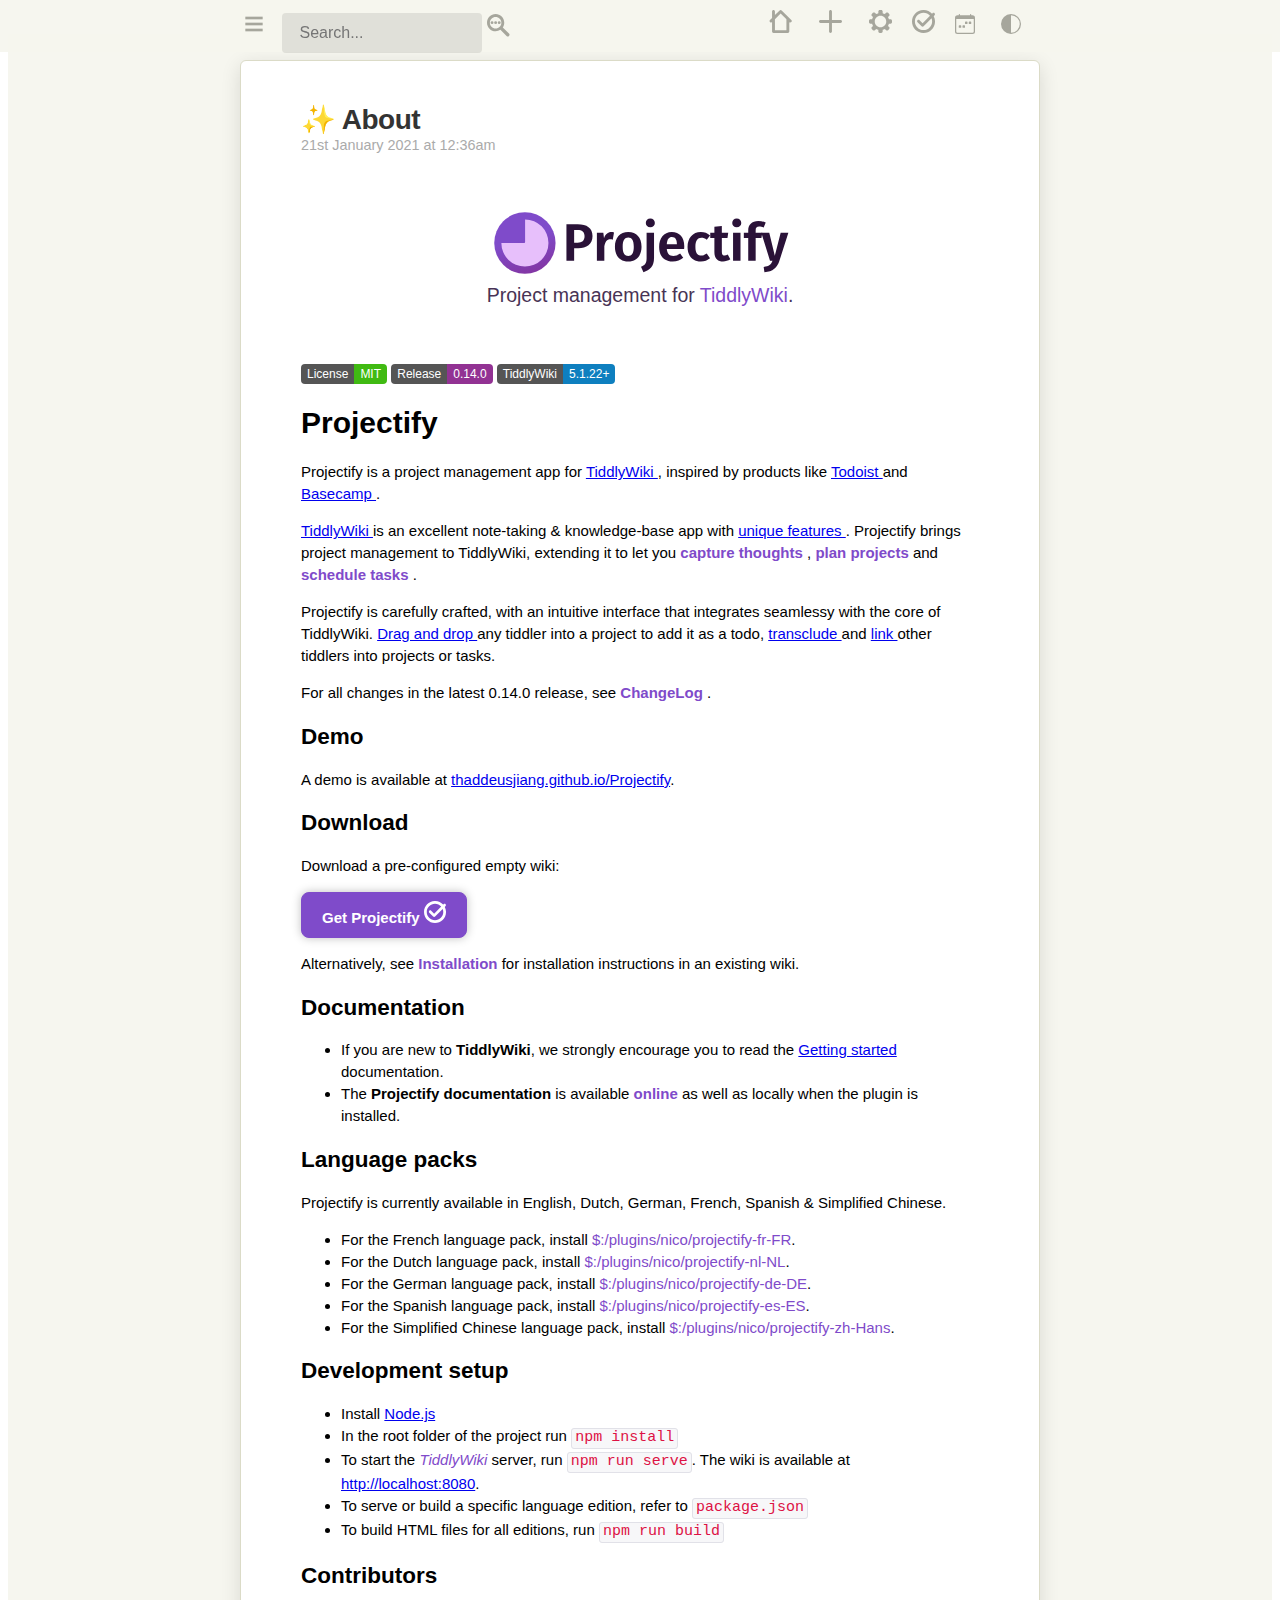
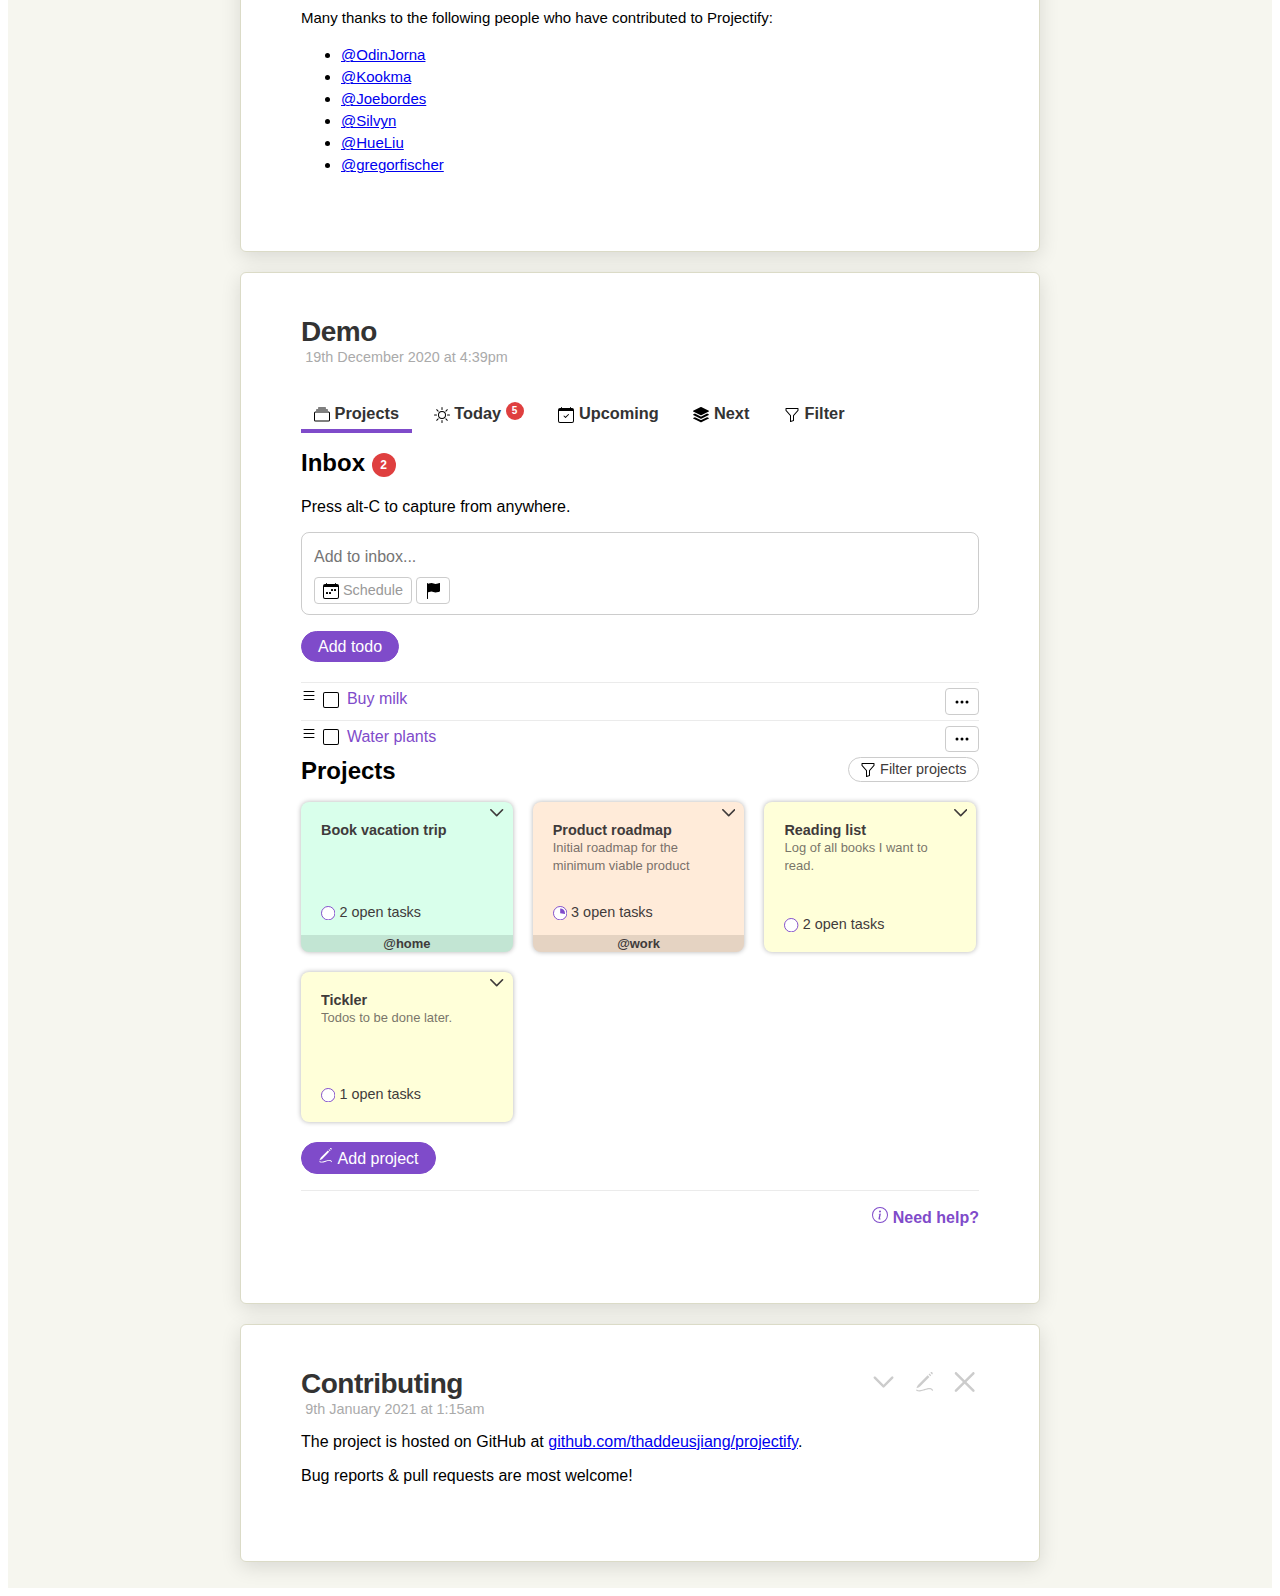
==== index.html @ d4d6a3d1 "first commit" ====
<!DOCTYPE html>
<html>
<head>
	<meta charset="utf-8">
	<meta name="viewport" content="width=device-width, initial-scale=1">
	<link rel="stylesheet" type="text/css" href="style.css">
	<title>Shunya.ek</title>
</head>
<body>
	<div class="container">
		<section class="about">
			<div class="frame">
				<div class="titlebar">
	               <span>
	                  <h2 class="title">✨ About</h2>
	               </span>
           		</div>
           		<div class="subtitle">
           			21st January 2021 at 12:36am
           		</div>
           		<div class="body">
           			<p>
		                <div class="intro">
		                    <div class="logo"><img src="./assets/download.svg"></div>
	                  		<h1>Project management for 
	                     	<a href="https://tiddlywiki.com" class="link-external">TiddlyWiki</a>.
	                  		</h1>
		                </div>
            		</p>
            		<p>
            			<div>
		               <a class="link " href="#">
		                  <div class="shield shield-">
		                   <span class="label">License</span><span class="status">MIT</span>
		                  </div>
		               </a>
		               <a class="link link-resolves" href="#">
		                  <div class="shield shield-purple">
		                     <span class="label">Release</span><span class="status">0.14.0</span>
		                  </div>
		               </a>
		               <a href="https://tiddlywiki.com">
		                  <div class="shield shield-blue">
		                    <span class="label">TiddlyWiki</span><span class="status">5.1.22+</span>
		                  </div>
		               </a>
		             </div>
            		</p>
            		<h1 class="">Projectify</h1>
			        <p>Projectify is a project management app for 
			            <a href="https://tiddlywiki.com" class="link-external">
			               TiddlyWiki
			            </a>
			            , inspired by products like 
			            <a href="https://todoist.com" class="link-external">
			               Todoist
			            </a> and 
			            <a href="https://basecamp.com" class="link-external">
			               Basecamp
			            </a>.
			        </p>
			        <p>
			            <a href="https://tiddlywiki.com" class="link-external">
			               TiddlyWiki
			            </a>is an excellent note-taking &amp; knowledge-base app with 
			            <a href="https://tiddlywiki.com/#TiddlyWiki" class="link-external">  unique features
			            </a>. 
			            Projectify brings project management to TiddlyWiki, extending it to let you 
			            <a class="link link-shadow" href="https://thaddeusjiang.github.io/Projectify/demo.html">
			               capture thoughts
			            </a>, 
			            <a class="link link-shadow" href="https://thaddeusjiang.github.io/Projectify/demo.html">
			               plan projects
			            </a> and 
			            <a class="link link-shadow" href="https://thaddeusjiang.github.io/Projectify/demo.html">
			               schedule tasks
			            </a>.
			        </p>
			        <p>
			            Projectify is carefully crafted, with an intuitive interface that integrates seamlessy with the core of TiddlyWiki. 
			            <a href="https://tiddlywiki.com/" class="link-external">
			              Drag and drop 
			            </a> any tiddler into a project to add it as a todo, 
			            <a href="https://tiddlywiki.com/#Transclusion" class="link-external">
			              transclude
			            </a> and 
			            <a href="https://tiddlywiki.com" class="link-external">
			              link
			            </a>other tiddlers into projects or tasks.
			        </p>
			        <p>
			            For all changes in the latest 0.14.0 release, see 
			            <a class="link link-shadow" href="https://thaddeusjiang.github.io/Projectify/demo.html">
			               ChangeLog
			            </a>.
			        </p>
			        <h2 class="">Demo</h2>
			        <p>A demo is available at 
			            <a href="https://thaddeusjiang.github.io/Projectify" class="link-external">
			            thaddeusjiang.github.io/Projectify</a>.
			        </p>
			        <h2 class="">Download</h2>
			        <p>Download a pre-configured empty wiki:</p>
			        <p>
			            <a class="btn btn-primary download-link" href="https://thaddeusjiang.github.io/Projectify/empty.html" download="empty.html">
			              Get Projectify <img width="22pt" height="22pt"class=" image-button" src="./assets/tick.svg">
			            </a>
			        </p>
			        <p>Alternatively, see <a class="link link-shadow" href="https://thaddeusjiang.github.io/Projectify/demo.html">Installation</a> for installation instructions in an existing wiki.
			        </p>
			        <h2 class="">Documentation</h2>
			        <ul>
			            <li>If you are new to <strong>TiddlyWiki</strong>, we strongly encourage you to read the <a href="https://tiddlywiki.com/#GettingStarted" class="link-external">Getting started</a> documentation.</li>
			            <li>The <strong>Projectify documentation</strong> is available <a class="link link-shadow" href="https://thaddeusjiang.github.io/Projectify/demo.html">online</a> as well as locally when the plugin is installed.</li>
			        </ul>
			        <h2 class="">Language packs</h2>
			        <p>Projectify is currently available in English, Dutch, German, French, Spanish &amp; Simplified Chinese.
			        </p>
			        <ul>
			            <li>For the French language pack, install <a class="link link-resolves" href="https://thaddeusjiang.github.io/Projectify/demo.html">$:/plugins/nico/projectify-fr-FR</a>.</li>
			            <li>For the Dutch language pack, install <a class="link link-resolves" href="https://thaddeusjiang.github.io/Projectify/demo.html">$:/plugins/nico/projectify-nl-NL</a>.</li>
			            <li>For the German language pack, install <a class="link link-resolves" href="https://thaddeusjiang.github.io/Projectify/demo.html">$:/plugins/nico/projectify-de-DE</a>.</li>
			            <li>For the Spanish language pack, install <a class="link link-resolves" href="https://thaddeusjiang.github.io/Projectify/demo.html">$:/plugins/nico/projectify-es-ES</a>.</li>
			            <li>For the Simplified Chinese language pack, install <a class="link link-resolves" href="https://thaddeusjiang.github.io/Projectify/demo.html">$:/plugins/nico/projectify-zh-Hans</a>.</li>
			        </ul>
         			<h2 class="">Development setup</h2>
         			<ul>
			            <li>Install <a href="https://nodejs.org/en/" class="link-external">Node.js</a></li>
			            <li>In the root folder of the project run <code>npm install</code></li>
			            <li>To start the <a class="link link-missing" href="https://thaddeusjiang.github.io/Projectify/demo.html">TiddlyWiki</a> server, run <code>npm run serve</code>. The wiki is available at <a href="http://localhost:8080" class="link-external">http://localhost:8080</a>.</li>
			            <li>To serve or build a specific language edition, refer to <code>package.json</code></li>
			            <li>To build HTML files for all editions, run <code>npm run build</code></li>
         			</ul>
			        <h2 class="">Contributors</h2>
			        <p>Many thanks to the following people who have contributed to Projectify:</p>
			        <ul>
			            <li>
			              <a href="https://github.com/OdinJorna" class="link-external" >@OdinJorna</a>
			            </li>
			            <li>
			              <a href="https://github.com/kookma" class="link-external">@Kookma</a>
			            </li>
			            <li>
			              <a href="https://github.com/joebordes" class="link-external">@Joebordes</a>
			            </li>
			            <li>
			              <a href="https://github.com/silvyn" class="link-external">@Silvyn</a>
			            </li>
			            <li>
			              <a href="https://github.com/HueLiu" class="link-external">@HueLiu</a>
			            </li>
			            <li>
			              <a href="https://github.com/gregorfischer" class="link-external">@gregorfischer</a>
			            </li>
			        </ul>
      			</div>
			</div>
			<div class="frame ">
		        <div class="titlebar">
		            <span>
		             <h2 class="title">Demo</h2>
		            </span>
		         </div>
		        <div class="subtitle">
		         	<a class="link link-missing" href="#"></a>19th December 2020 at 4:39pm
		        </div>
		        <div class="frame-body">
      				<p>
        				<div class="tab-buttons tabs">
           					<button class="tab-selected">
              					<img src="./assets/project.svg">
              					Projects
           					</button>
           					<button>
              					<img src="./assets/today.svg">
              					Today 
                  				<span class="count">
                  					5
                  				</span>
           					</button>
           					<button class="">
				                <img src="./assets/upcoming.svg">
				                  Upcoming
				                </button>
			               	<button class="">
			                  	<img src="./assets/next.svg">
			                 		Next
			               	</button>
				            <button class="">
				                <img src="./assets/filter.svg">
				                    Filter
				            </button>
            			</div>
            			<div class="tab-content tabs">
		                  	<p>
			                    <h2>Inbox 
			                        <span class="count">
			                          2
			                        </span>
			                    </h2>
		                  	</p>
                  			<p>
			                    <label class="label right-aligned">
			                        Press <kbd>alt-C</kbd> to capture from anywhere.
			                    </label>
				                <div class="composite-input">
					                <span>
					                    <input type="text" placeholder="Add to inbox..." class="input">
					                </span>
		                  			<div class="todo-actions">
			                    		<button class="btn due-date">
			                        		<img src="./assets/duedate.svg">
			                        			Schedule
			                    		</button>             
	                        			<button class="btn" title="Priority" aria-label="Priority">
	                   						<img src="./assets/priority.svg">
	                        			</button>
	                  				</div>
                  				</div>
                  			</p>
			                <div class="actions">
				                <button class="btn btn-primary" title="Add a new todo to the project" aria-label="Add a new todo to the project">
				                   Add todo
				                </button>
			                </div>
               				<div class="todos">
                  				<span class="tagged-draggable-list">
                     				<div class="menu-list-item">
                        				<span class=" droppable">
                           					<div>
				                                <div class="todo">
					                                <span class="draggable drag-handle" draggable="true">
					                                   <img src="./assets/checkboxbar.svg">
					                                </span>
	                                 				<label class="">
	                                    				<input type="checkbox">
					                                    <span>
					                                        <span class="checkbox">
					                                            <span class="todo">
					                                             	<img src="./assets/checkbox.svg">
					                                            </span>  
					                                        </span>
					                                        <a class="link link-resolves" href="#">
					                                          	Buy milk
					                                        </a>
					                                    </span>
	                                 				</label>
				                                 	<span class="todo-actions">
					                                    <button class="btn" title="Actions" aria-label="Actions">
					                                       <img src="./assets/calender.svg">
					                                    </button>                         
				                                 	</span>
                              					</div>
                           					</div>
                       					</span>
                     				</div>
                     				<div class="menu-list-item">
                        				<span class=" droppable">
                           					<div>
				                                <div class="todo">
					                                <span class="draggable drag-handle" draggable="true">
					                                   <img src="./assets/checkboxbar.svg">
					                                </span>
	                                 				<label class="">
	                                    				<input type="checkbox">
					                                    <span>
					                                        <span class="checkbox">
					                                            <span class="todo">
					                                             	<img src="./assets/checkbox.svg">
					                                            </span>  
					                                        </span>
					                                        <a class="link link-resolves" href="#">
					                                          	Water plants
					                                        </a>
					                                    </span>
	                                 				</label>
				                                 	<span class="todo-actions">
					                                    <button class="btn" title="Actions" aria-label="Actions">
					                                       <img src="./assets/calender.svg">
					                                    </button>                         
				                                 	</span>
                              					</div>
                           					</div>
                       					</span>
                    <div class="projects-heading">
					    <div class="title">
					        <h2>Projects</h2>
				      		<button class="btn-invisible">
				       			<img src="./assets/options.svg" class="image-down-arrow image-button">
  							</button>
      					</div>
      					<div class="category-filter">
					      	<button class="btn btn-small">
								<img src="./assets/filter.svg">
  								<span>
  									Filter projects
  								</span>
  							</button>
      					</div>
      				</div>
      			</p>
      	<span class=" reveal">
      		<div class="cards">
        		<span class=" droppable">
          			<div class="card-wrapper" style="background-color: #d9ffeb;">
            			<a class="card" href="#">
              				<div class="card-options">
				                <button class="btn-invisible" title="Card options" aria-label="Card options">
				                  <svg width="22pt" height="22pt" class="image-down-arrow image-button" viewBox="0 0 128 128"><path d="M64.177 100.069a7.889 7.889 0 01-5.6-2.316l-55.98-55.98a7.92 7.92 0 010-11.196c3.086-3.085 8.105-3.092 11.196 0l50.382 50.382 50.382-50.382a7.92 7.92 0 0111.195 0c3.086 3.086 3.092 8.104 0 11.196l-55.98 55.98a7.892 7.892 0 01-5.595 2.316z"></path></svg>
				                </button>
              				</div>
              <div class="card-head">
                <h3>Book vacation trip</h3>
                <div class="description">
                </div>
              </div>
              <div class="project-infos">
                <svg class="icon pie" height="1em" width="1em" viewBox="0 0 30 30"><circle class="border" r="14" cx="15" cy="15" fill="white" stroke="tomato" stroke-width="2"></circle><circle class="border" r="5" cx="15" cy="15" fill="transparent" stroke="tomato" stroke-width="10" transform="rotate(-90) translate(-30)" stroke-dasharray="0 31.42"></circle></svg>
                2
                open tasks
              </div>
              <div class="project-category">
                @home
              </div>
            </a>
          </div>
        </span>
        <span class=" droppable">
          <div class="card-wrapper" style="background-color: #ffebd9;">
            <a class="card" href="#Product%20roadmap">
              <div class="card-options">
                <button class="btn-invisible" title="Card options" aria-label="Card options">
                  <svg width="22pt" height="22pt" class="image-down-arrow image-button" viewBox="0 0 128 128"><path d="M64.177 100.069a7.889 7.889 0 01-5.6-2.316l-55.98-55.98a7.92 7.92 0 010-11.196c3.086-3.085 8.105-3.092 11.196 0l50.382 50.382 50.382-50.382a7.92 7.92 0 0111.195 0c3.086 3.086 3.092 8.104 0 11.196l-55.98 55.98a7.892 7.892 0 01-5.595 2.316z"></path></svg>
                </button>
                <span class="drop-down drop-down reveal" hidden="true"></span>
              </div>
              <div class="card-head">
                <h3>Product roadmap</h3>
                <div class="description">
                  Initial roadmap for the minimum viable product
                </div>
              </div>
              <div class="project-infos">
                <svg class="icon pie" height="1em" width="1em" viewBox="0 0 30 30"><circle class="border" r="14" cx="15" cy="15" fill="white" stroke="tomato" stroke-width="2"></circle><circle class="border" r="5" cx="15" cy="15" fill="transparent" stroke="tomato" stroke-width="10" transform="rotate(-90) translate(-30)" stroke-dasharray="7.8500000000000005 31.42"></circle></svg>
                3
                open tasks
              </div>
              <div class="project-category">
                @work
              </div>
            </a>
          </div>
        </span>
        <span class=" droppable">
          <div class="card-wrapper" style="background-color: ;">
            <a class="card" href="#Reading%20list">
              <div class="card-options">
                <button class="btn-invisible" title="Card options" aria-label="Card options">
                  <svg width="22pt" height="22pt" class="image-down-arrow image-button" viewBox="0 0 128 128"><path d="M64.177 100.069a7.889 7.889 0 01-5.6-2.316l-55.98-55.98a7.92 7.92 0 010-11.196c3.086-3.085 8.105-3.092 11.196 0l50.382 50.382 50.382-50.382a7.92 7.92 0 0111.195 0c3.086 3.086 3.092 8.104 0 11.196l-55.98 55.98a7.892 7.892 0 01-5.595 2.316z"></path></svg>
                </button>
                <span class="drop-down drop-down reveal" hidden="true"></span>
              </div>
              <div class="card-head">
                <h3>Reading list</h3>
                <div class="description">
                  Log of all books I want to read.
                </div>
              </div>
              <div class="project-infos">
                <svg class="icon pie" height="1em" width="1em" viewBox="0 0 30 30"><circle class="border" r="14" cx="15" cy="15" fill="white" stroke="tomato" stroke-width="2"></circle><circle class="border" r="5" cx="15" cy="15" fill="transparent" stroke="tomato" stroke-width="10" transform="rotate(-90) translate(-30)" stroke-dasharray="0 31.42"></circle></svg>
                2
                open tasks
              </div>
            </a>
          </div>
        </span>
        <span class=" droppable">
          <div class="card-wrapper" style="background-color: ;">
            <a class="card" href="#Tickler">
              <div class="card-options">
                <button class="btn-invisible" title="Card options" aria-label="Card options">
                  <svg width="22pt" height="22pt" class="image-down-arrow image-button" viewBox="0 0 128 128"><path d="M64.177 100.069a7.889 7.889 0 01-5.6-2.316l-55.98-55.98a7.92 7.92 0 010-11.196c3.086-3.085 8.105-3.092 11.196 0l50.382 50.382 50.382-50.382a7.92 7.92 0 0111.195 0c3.086 3.086 3.092 8.104 0 11.196l-55.98 55.98a7.892 7.892 0 01-5.595 2.316z"></path></svg>
                </button>
                <span class="drop-down drop-down reveal" hidden="true"></span>
              </div>
              <div class="card-head">
                <h3>Tickler</h3>
                <div class="description">
                  Todos to be done later.
                </div>
              </div>
              <div class="project-infos">
                <svg class="icon pie" height="1em" width="1em" viewBox="0 0 30 30"><circle class="border" r="14" cx="15" cy="15" fill="white" stroke="tomato" stroke-width="2"></circle><circle class="border" r="5" cx="15" cy="15" fill="transparent" stroke="tomato" stroke-width="10" transform="rotate(-90) translate(-30)" stroke-dasharray="0 31.42"></circle></svg>
                1
                open tasks
              </div>
            </a>
          </div>
        </span>
      </div>
      </span>
      </p>
      <p>
      <button class="btn btn-primary" title="Create a new project" aria-label="Create a new project">
      <svg width="22pt" height="22pt" class="image-edit-button image-button" viewBox="0 0 128 128">
       <g fill-rule="evenodd">
        <path d="M95.627 10.059l-5.656 5.657 11.313 11.313 5.657-5.656-11.314-11.314zm5.657-5.657l1.966-1.966c3.123-3.122 8.194-3.129 11.319-.005 3.117 3.118 3.122 8.192-.005 11.32l-1.966 1.965-11.314-11.314zm-16.97 16.97l-60.25 60.25a8.12 8.12 0 00-.322.342c-.1.087-.198.179-.295.275-5.735 5.735-10.702 22.016-10.702 22.016s16.405-5.09 22.016-10.702c.095-.096.186-.193.272-.292a8.12 8.12 0 00.345-.325l60.25-60.25-11.314-11.313zM35.171 124.19c6.788-.577 13.898-2.272 23.689-5.348 1.825-.573 3.57-1.136 6.336-2.04 16-5.226 21.877-6.807 28.745-7.146 8.358-.413 13.854 2.13 17.58 8.699a4 4 0 006.959-3.946c-5.334-9.406-13.745-13.296-24.933-12.744-7.875.39-14.057 2.052-30.835 7.533-2.739.894-4.46 1.45-6.25 2.012-19.46 6.112-30.77 7.072-39.597 1.747a4 4 0 10-4.132 6.85c6.333 3.82 13.754 5.12 22.438 4.383z"></path>
      </g>
      </svg>
      Add project
      </button>
      </p>
      </div>
      </div>
      </div>
      <p>
      <div class="right-aligned">
      <a class="link link-shadow" href="#%24%3A%2Fplugins%2Fnico%2Fprojectify%2Fdoc%2FHelp">
       <svg width="16px" height="16px" viewBox="0 0 16 16" class="bi bi-archive" fill="currentColor">
        <path d="M8 15A7 7 0 1 1 8 1a7 7 0 0 1 0 14zm0 1A8 8 0 1 0 8 0a8 8 0 0 0 0 16z"></path>
        <path d="M8.93 6.588l-2.29.287-.082.38.45.083c.294.07.352.176.288.469l-.738 3.468c-.194.897.105 1.319.808 1.319.545 0 1.178-.252 1.465-.598l.088-.416c-.2.176-.492.246-.686.246-.275 0-.375-.193-.304-.533L8.93 6.588zM9 4.5a1 1 0 1 1-2 0 1 1 0 0 1 2 0z"></path>
      </svg>
      Need help?
      </a>
      </div>
      </p>
      </div>
      </div>
      <div data-title="Contributing" class="frame">
      <div class="title">
      <div class="titlebar">
      	 <h2 class="title">Contributing</h2>
      <span class="controls">
       <span class=" reveal">
        <button class="btn-invisible btn-%24%3A%2Fcore%2Fui%2FButtons%2Fmore-actions" title="More actions" aria-label="more">
         <svg width="22pt" height="22pt" class="image-down-arrow image-button" viewBox="0 0 128 128">
          <path d="M64.177 100.069a7.889 7.889 0 01-5.6-2.316l-55.98-55.98a7.92 7.92 0 010-11.196c3.086-3.085 8.105-3.092 11.196 0l50.382 50.382 50.382-50.382a7.92 7.92 0 0111.195 0c3.086 3.086 3.092 8.104 0 11.196l-55.98 55.98a7.892 7.892 0 01-5.595 2.316z"></path>
        </svg>
      </button>
      </span>
      <span class=" reveal">
      <button class="btn-invisible" title="Edit this tiddler" aria-label="edit">
       <svg width="22pt" height="22pt" class="image-edit-button image-button" viewBox="0 0 128 128">
        <g fill-rule="evenodd">
         <path d="M95.627 10.059l-5.656 5.657 11.313 11.313 5.657-5.656-11.314-11.314zm5.657-5.657l1.966-1.966c3.123-3.122 8.194-3.129 11.319-.005 3.117 3.118 3.122 8.192-.005 11.32l-1.966 1.965-11.314-11.314zm-16.97 16.97l-60.25 60.25a8.12 8.12 0 00-.322.342c-.1.087-.198.179-.295.275-5.735 5.735-10.702 22.016-10.702 22.016s16.405-5.09 22.016-10.702c.095-.096.186-.193.272-.292a8.12 8.12 0 00.345-.325l60.25-60.25-11.314-11.313zM35.171 124.19c6.788-.577 13.898-2.272 23.689-5.348 1.825-.573 3.57-1.136 6.336-2.04 16-5.226 21.877-6.807 28.745-7.146 8.358-.413 13.854 2.13 17.58 8.699a4 4 0 006.959-3.946c-5.334-9.406-13.745-13.296-24.933-12.744-7.875.39-14.057 2.052-30.835 7.533-2.739.894-4.46 1.45-6.25 2.012-19.46 6.112-30.77 7.072-39.597 1.747a4 4 0 10-4.132 6.85c6.333 3.82 13.754 5.12 22.438 4.383z"></path>
       </g>
      </svg>
      </button>
      </span>
      <span class=" reveal">
      <button class="btn-invisible btn-%24%3A%2Fcore%2Fui%2FButtons%2Fclose" title="Close this tiddler" aria-label="close">
      <svg width="22pt" height="22pt" class="image-close-button image-button" viewBox="0 0 128 128">
      <path fill-rule="evenodd" d="M65.086 75.41l-50.113 50.113c-3.121 3.121-8.192 3.126-11.316.002-3.118-3.118-3.123-8.19.002-11.316l50.114-50.114L3.659 13.982C.538 10.86.533 5.79 3.657 2.666c3.118-3.118 8.19-3.123 11.316.002l50.113 50.114L115.2 2.668c3.121-3.121 8.192-3.126 11.316-.002 3.118 3.118 3.123 8.19-.002 11.316L76.4 64.095l50.114 50.114c3.121 3.121 3.126 8.192.002 11.316-3.118 3.118-8.19 3.123-11.316-.002L65.086 75.409z"></path>
      </svg>
      </button>
      </span>
      </span>
      </div>
      <div>
      <div class="subtitle"><a class="link" href="#"></a>9th January 2021 at 1:15am</div>
      </div>
      <div>
      <div class="tags-wrapper"></div>
      </div>
      <div class="b">
      <p>The project is hosted on GitHub at <a href="https://github.com/thaddeusjiang/projectify" class="tiddlylink-external" target="_blank" rel="noopener noreferrer">github.com/thaddeusjiang/projectify</a>.</p>
      <p>Bug reports &amp; pull requests are most welcome!</p>
</span></p>
<p><span hidden="true"></span></p>
<p>
  <span>
   <div class="nc-topbar-wrapper">
     <div class="nc-bar nc-topbar adjust-top-of-scroll">
       <div class="left">
         <span>
           <button class="btn-invisible sidebar-toggle" title="Toggle menu">
             <svg class="bars" height="21pt" viewBox="0 0 42 42" enable-background="new 0 0 32 22.5" version="1.1">
               <g class="svg-menu-toggle">
                 <rect class="bar" x="8" y="28" width="26" height="4"></rect>
                 <rect class="bar" x="8" y="19" width="26" height="4"></rect>
                 <rect class="bar" x="8" y="10" width="26" height="4"></rect>
               </g>
             </svg>
           </button>
         </span>
         <span class=" keyboard"><span class=" keyboard"><span class=" keyboard"><span class=" keyboard"><span class=" keyboard"><input type="search" placeholder="Search..." class="popup-handle"></span></span></span></span></span>
         <button class="btn-invisible page-controls" title="Advanced search" aria-label="advanced search">
           <svg width="22pt" height="22pt" class="image-advanced-search-button image-button" viewBox="0 0 128 128"><g fill-rule="evenodd"><path d="M74.565 87.985A47.776 47.776 0 0148 96C21.49 96 0 74.51 0 48S21.49 0 48 0s48 21.49 48 48c0 9.854-2.97 19.015-8.062 26.636l34.347 34.347a9.443 9.443 0 010 13.36 9.446 9.446 0 01-13.36 0l-34.36-34.358zM48 80c17.673 0 32-14.327 32-32 0-17.673-14.327-32-32-32-17.673 0-32 14.327-32 32 0 17.673 14.327 32 32 32z"></path><circle cx="48" cy="48" r="8"></circle><circle cx="28" cy="48" r="8"></circle><circle cx="68" cy="48" r="8"></circle></g></svg>
         </button>
         <div class="block-dropdown-wrap" hidden="true"></div>
       </div>
       <div class="right">
         <div class="page-controls"><button class="btn-invisible btn-%24%3A%2Fcore%2Fui%2FButtons%2Fhome" title="Open the default tiddlers" aria-label="home">
           <svg width="22pt" height="22pt" class="image-home-button image-button" viewBox="0 0 128 128"><path fill-rule="evenodd" d="M112.985 119.502c.01-.165.015-.331.015-.499V67.568c3.137 2.948 8.076 2.884 11.134-.174a7.999 7.999 0 00-.002-11.316L70.396 2.343A7.978 7.978 0 0064.734 0a7.957 7.957 0 00-5.656 2.343L33 28.42V8.007C33 3.585 29.41 0 25 0c-4.418 0-8 3.59-8 8.007V44.42L5.342 56.078c-3.125 3.125-3.12 8.198-.002 11.316a7.999 7.999 0 0011.316-.003l.344-.343v52.945a8.11 8.11 0 000 .007c0 4.418 3.588 8 8 8h80c4.419 0 8-3.59 8-8a8.11 8.11 0 00-.015-.498zM97 112V51.574L64.737 19.31 33 51.048V112h64z"></path></svg>
         </button>
         <button class="btn-invisible btn-new-tiddler" title="Create a new tiddler" aria-label="new tiddler"><svg width="22pt" height="22pt" class="image-new-button image-button" viewBox="0 0 128 128"><path fill-rule="evenodd" d="M56 72H8.007C3.591 72 0 68.418 0 64c0-4.41 3.585-8 8.007-8H56V8.007C56 3.591 59.582 0 64 0c4.41 0 8 3.585 8 8.007V56h47.993c4.416 0 8.007 3.582 8.007 8 0 4.41-3.585 8-8.007 8H72v47.993c0 4.416-3.582 8.007-8 8.007-4.41 0-8-3.585-8-8.007V72z"></path></svg>
         </button>
         <button class="btn-invisible  " title="Open control panel" aria-label="control panel">
           <svg width="22pt" height="22pt" class="image-options-button image-button" viewBox="0 0 128 128"><path fill-rule="evenodd" d="M110.488 76a47.712 47.712 0 01-5.134 12.384l6.724 6.724c3.123 3.123 3.132 8.192.011 11.313l-5.668 5.668c-3.12 3.12-8.186 3.117-11.313-.01l-6.724-6.725c-3.82 2.258-7.98 4-12.384 5.134v9.505c0 4.417-3.578 8.007-7.992 8.007h-8.016C55.58 128 52 124.415 52 119.993v-9.505a47.712 47.712 0 01-12.384-5.134l-6.724 6.725c-3.123 3.122-8.192 3.131-11.313.01l-5.668-5.668c-3.12-3.12-3.116-8.186.01-11.313l6.725-6.724c-2.257-3.82-4-7.98-5.134-12.384H8.007C3.591 76 0 72.422 0 68.01v-8.017C0 55.58 3.585 52 8.007 52h9.505a47.712 47.712 0 015.134-12.383l-6.724-6.725c-3.123-3.122-3.132-8.191-.011-11.312l5.668-5.669c3.12-3.12 8.186-3.116 11.313.01l6.724 6.725c3.82-2.257 7.98-4 12.384-5.134V8.007C52 3.591 55.578 0 59.992 0h8.016C72.42 0 76 3.585 76 8.007v9.505a47.712 47.712 0 0112.384 5.134l6.724-6.724c3.123-3.123 8.192-3.132 11.313-.01l5.668 5.668c3.12 3.12 3.116 8.186-.01 11.312l-6.725 6.725c2.257 3.82 4 7.979 5.134 12.383h9.505c4.416 0 8.007 3.578 8.007 7.992v8.017c0 4.411-3.585 7.991-8.007 7.991h-9.505zM64 96c17.673 0 32-14.327 32-32 0-17.673-14.327-32-32-32-17.673 0-32 14.327-32 32 0 17.673 14.327 32 32 32z"></path></svg>
         </button><button class="btn-invisible btn-%24%3A%2Fcore%2Fui%2FButtons%2Fsave-wiki" title="Save changes" aria-label="save changes">
           <span class="dirty-indicator">
             <svg width="22pt" height="22pt" class="image-save-button image-button" viewBox="0 0 128 128"><path fill-rule="evenodd" d="M120.783 34.33c4.641 8.862 7.266 18.948 7.266 29.646 0 35.347-28.653 64-64 64-35.346 0-64-28.653-64-64 0-35.346 28.654-64 64-64 18.808 0 35.72 8.113 47.43 21.03l2.68-2.68c3.13-3.13 8.197-3.132 11.321-.008 3.118 3.118 3.121 8.193-.007 11.32l-4.69 4.691zm-12.058 12.058a47.876 47.876 0 013.324 17.588c0 26.51-21.49 48-48 48s-48-21.49-48-48 21.49-48 48-48c14.39 0 27.3 6.332 36.098 16.362L58.941 73.544 41.976 56.578c-3.127-3.127-8.201-3.123-11.32-.005-3.123 3.124-3.119 8.194.006 11.319l22.617 22.617a7.992 7.992 0 005.659 2.347c2.05 0 4.101-.783 5.667-2.349l44.12-44.12z"></path></svg>
           </span>
         </button><button class="desktop-only btn-invisible title="Today's todos" aria-label="Today's todos">
           <span class="py-pill-container">
             <svg width="20px" height="20px" viewBox="0 0 16 16" class="bi bi-calendar-week" fill="currentColor">
               <path fill-rule="evenodd" d="M3.5 0a.5.5 0 0 1 .5.5V1h8V.5a.5.5 0 0 1 1 0V1h1a2 2 0 0 1 2 2v11a2 2 0 0 1-2 2H2a2 2 0 0 1-2-2V3a2 2 0 0 1 2-2h1V.5a.5.5 0 0 1 .5-.5zM1 4v10a1 1 0 0 0 1 1h12a1 1 0 0 0 1-1V4H1z"></path>
               <path d="M11 6.5a.5.5 0 0 1 .5-.5h1a.5.5 0 0 1 .5.5v1a.5.5 0 0 1-.5.5h-1a.5.5 0 0 1-.5-.5v-1zm-3 0a.5.5 0 0 1 .5-.5h1a.5.5 0 0 1 .5.5v1a.5.5 0 0 1-.5.5h-1a.5.5 0 0 1-.5-.5v-1zm-5 3a.5.5 0 0 1 .5-.5h1a.5.5 0 0 1 .5.5v1a.5.5 0 0 1-.5.5h-1a.5.5 0 0 1-.5-.5v-1zm3 0a.5.5 0 0 1 .5-.5h1a.5.5 0 0 1 .5.5v1a.5.5 0 0 1-.5.5h-1a.5.5 0 0 1-.5-.5v-1z"></path>
             </svg>
             <div class="py-pill"></div>
           </span>
         </button>
         <span hidden="true"></span>
         <span class="desktop-only">
           <button class="btn-invisible">
             <svg width="20px" height="20px" viewBox="0 0 16 16" class="bi bi-circle-half" fill="currentColor">
               <path fill-rule="evenodd" d="M8 15V1a7 7 0 1 1 0 14zm0 1A8 8 0 1 1 8 0a8 8 0 0 1 0 16z"></path>
               &lt;/svg
             </svg>
            
           </button>
         </span>
       </div>
     </div>
   </div>
 </div>
      </div> 
      </section>   			
		</section>
	</div>	
</body>
</html>
---- style.css ----
*,
*::before,
*::after {
	box-sizing: border-box;
	font-family: "Segoe UI",Helvetica,Arial,sans-serif,"Apple Color Emoji","Segoe UI Emoji","Segoe UI Symbol";
}

strong {
	font-weight: bolder;
}

button,
input {
	font-family: inherit;
	font-size: 100%;
	line-height: 1.15;
	margin: 0;
}

button {
	text-transform: none;
}

button {
	-webkit-appearance: button;
}

::-moz-focus-inner {
	border-style: none;
	padding: 0;
}

:-moz-focusring {
	outline: 1px dotted ButtonText;
}

[type='search'] {
	-webkit-appearance: textfield;
	outline-offset: -2px;
}

*,
input[type="search"] {
	box-sizing: border-box;
	-moz-box-sizing: border-box;
	-webkit-box-sizing: border-box;
}

input[type="search"] {
	outline-offset: initial;
}

html button {
	line-height: 1.2;
}

h1 {
	font-size: 2em;
}

h1,
h2,
h3 {
	line-height: 1.2;
	font-weight: 300;
}

code {
	color: #dd1144;
	background-color: #f7f7f9;
	border: 1px solid #e1e1e8;
	white-space: pre-wrap;
	padding: 0 3px 2px;
	border-radius: 3px;
	font-family: "SFMono-Regular", Consolas, "Liberation Mono", Menlo, Courier, monospace;
}

button,
input {
	outline-color: #7f4bca;
}

input[type=text],
input[type=search] {
	color: #3F3B3B;
	background: #ffffff;
}

input[type="checkbox"] {
	vertical-align: middle;
}

svg.image-button {
	padding: 0px 1px 1px 0px;
}


::selection {
	background-color: Highlight;
	color: HighlightText;
}

.frame img,
.frame svg {
	max-width: 100%;
}

a.link {
	text-decoration: none;
	font-weight: 500;
	color: #7f4bca;
	-webkit-user-select: inherit;
}

a.link:hover {
	text-decoration: underline;
}

a.link-shadow {
	font-weight: bold;
}

a.link-missing {
	font-style: italic;
}

a.link-external {
	text-decoration: underline;
	color: #0000ee;
	background-color: inherit;
}

a.link-external:visited {
	color: #0000aa;
	background-color: inherit;
}

a.link-external:hover {
	color: inherit;
	background-color: inherit;
}

.container {
	background-color: #f5f5eeee;
	position: relative;
}

.droppable>.droppable-placeholder {
	display: none;
}

.draggable {
	cursor: move;
}

.tagged-draggable-list .droppable-placeholder {
	line-height: 2em;
	height: 2em;
}

button img,
label img {
	vertical-align: middle;
}

.btn-invisible {
	padding: 0;
	margin: 0;
	background: none;
	border: none;
	cursor: pointer;
	color: #3F3B3B;
	fill: #3F3B3B;
}

button svg.image-button {
	height: 1em;
	width: 1em;
}

.tags-wrapper {
	margin: 4px 0 14px 0;
}

.topbar {
	position: fixed;
	z-index: 1200;
}

.topbar-left {
	left: 29px;
	top: 5px;
}

.topbar-right {
	top: 5px;
	right: 29px;
}

@media (max-width: 959px) {
	.topbar-right {
		right: 10px;
	}
}

.topbar button {
	padding: 8px;
}

.topbar svg {
	fill: #999999;
}

.topbar button:hover svg {
	fill: #3F3B3B;
}

@media (max-width: 959px) {
	.hide-sidebar-btn svg.image-chevron-right {
		transform: rotate(-90deg);
	}
}

.page-controls {
	margin-top: 14px;
	font-size: 1.5em;
}

.page-controls .drop-down {
	font-size: 1rem;
}

.page-controls button {
	margin-right: 0.5em;
}

.page-controls svg {
	fill: #a6a69c;
}

.page-controls button:hover svg {
	fill: #000000;
}

.about {
	position: relative;
}

@media (max-width: 959px) {
	.about {
		position: relative;
		padding: 0;
	}
}

@media (min-width: 960px) {
	.about {
		position: relative;
		left: 0px;
		top: 0px;
		width: 770px;
		padding: 42px 42px 42px 42px;
	}
}

@media print {
	.topbar {
		display: none;
	}

	.about {
		margin: 0;
		padding: 0;
	}

	.about .frame {
		margin: 0;
		border: none;
		padding: 0;
	}
}

.frame {
	position: relative;
	margin-bottom: 28px;
	background-color: #ffffff;
	border: 1px solid #dbdbc7;
}

.info {
	padding: 14px 42px 14px 42px;
	background-color: #f8f8f8;
	border-top: 1px solid #dddddd;
	border-bottom: 1px solid #dddddd;
}

@media (max-width: 959px) {
	.info {
		padding: 14px 14px 14px 14px;
	}
}

@media (max-width: 959px) {
	.frame {
		padding: 14px 14px 14px 14px;
		margin-bottom: .5em;
	}

	.info {
		margin: 0 -14px 0 -14px;
	}
}

@media (min-width: 960px) {
	.frame {
		padding: 28px 42px 42px 42px;
		width: 686px;
		border-radius: 2px;
	}

	.info {
		margin: 0 -42px 0 -42px;
	}
}

.titlebar {
	font-weight: 300;
	font-size: 2.35em;
	line-height: 1.35em;
	color: #333;
	margin: 0;
}

.titlebar h2 {
	font-size: 1em;
	display: inline;
}

.subtitle {
	font-size: 0.9em;
	color: #aaaaaa;
	font-weight: 300;
}

.subtitle .link {
	margin-right: .3em;
}

.frame .controls {
	float: right;
}

.controls>span>button {
	vertical-align: baseline;
	margin-left: 5px;
}

.controls button svg {
	fill: #cccccc;
}

.controls button svg {
	height: 0.75em;
}

.controls button.btn-invisible:hover svg {
	fill: #888888;
}

@media print {
	.controls {
		display: none;
	}
}

.body {
	clear: both;
}

.frame .body {
	font-size: 15px;
	line-height: 22px;
}

.titlebar {
	overflow: hidden;
}

.drop-down {
	min-width: 380px;
	border: 1px solid #ddd;
	background-color: #ffffff;
	padding: 7px 0 7px 0;
	margin: 4px 0 0 0;
	white-space: nowrap;
	text-shadow: none;
	line-height: 1.4;
}

.block-dropdown-wrapper {
	position: relative;
}

.tab-buttons {
	font-size: 0.85em;
	padding-top: 1em;
	margin-bottom: -2px;
}

.tab-buttons button.tab-selected {
	color: #3F3B3B;
	background-color: #ffffff;
	border-left: 1px solid #cccccc;
	border-top: 1px solid #cccccc;
	border-right: 1px solid #cccccc;
}

.tab-buttons button {
	color: #888888;
	padding: 3px 5px 3px 5px;
	margin-right: 0.3em;
	font-weight: 300;
	border: none;
	background: inherit;
	background-color: #eeeeee;
	border-left: 1px solid #cccccc;
	border-top: 1px solid #cccccc;
	border-right: 1px solid #cccccc;
	border-top-left-radius: 2px;
	border-top-right-radius: 2px;
	border-bottom-left-radius: 0;
	border-bottom-right-radius: 0;
}

.tab-divider {
	border-top: 1px solid #d8d8d8;
}

.tab-content {
	margin-top: 14px;
}

.alerts {
	position: fixed;
	top: 28px;
	left: 0;
	right: 0;
	max-width: 50%;
	z-index: 20000;
}

.drafts-list {
	z-index: 2000;
	position: fixed;
	font-size: 0.8em;
	left: 0;
	bottom: 0;
}

.cards {
	display: flex;
	flex-wrap: wrap;
	gap: 20px;
	margin-bottom: 20px;
}

.cards span {
	width: calc(33% - 12px);
}

@media (max-width: 960px) {
	.cards span {
		width: calc(50% - 11px);
	}
}

.card-wrapper {
	background-color: rgba(255, 255, 0, .15);
	border-radius: 8px;
	transition: box-shadow ease-in .14s;
}

.card {
	position: relative;
	display: flex;
	flex-direction: column;
	justify-content: space-between;
	text-decoration: none;
	color: #3F3B3B;
	border-radius: 8px;
	box-shadow: 0 0 5px 0 rgba(0, 0, 0, 0.3);
	padding: 20px;
	height: 150px;
	font-size: .9em;
}

.card-wrapper:hover {
	box-shadow: 0 0 0 4px rgba(0, 125, 255, .3);
}

.card-head {
	overflow: hidden;
	height: 4.6em;
	line-height: 1.2em;
}

.card .card-head h3 {
	font-weight: bold;
	font-size: 1em;
	margin: 0;
	margin-right: 10px;
}

.card .card-options {
	position: absolute;
	top: 4px;
	right: 8px;
}

.card .description {
	opacity: .7;
	font-size: .9em;
}

.card .project-category {
	font-size: .9em;
	font-weight: bold;
	text-align: center;
	padding: 1px;
	margin-bottom: -20px;
	margin-left: -20px;
	margin-right: -20px;
	background: rgba(0, 0, 0, .1);
	border-bottom-left-radius: 8px;
	border-bottom-right-radius: 8px;
}

.btn {
	border-radius: 1.5em;
	border: 1px solid #ccc;
	background: #ffffff;
	padding: .3em 1em;
	cursor: pointer;
	transition: box-shadow ease-in .1s;
}

.btn:focus {
	outline: 0 none;
}

.btn:active {
	box-shadow: 0 0 0 0.2rem rgba(0, 0, 0, .08);
}

.btn.btn-small {
	font-size: .9em;
	padding: .2em .8em;
}

.btn.btn-primary {
	background-color: #7f4bca;
	border-color: #7f4bca;
	color: #ffffff;
	fill: #ffffff;
}

.btn.btn-primary:active {
	box-shadow: 0 0 0 0.2rem rgba(0, 125, 255, .3);
}

.actions {
	margin: 10px 0 20px 0;
}

.composite-input {
	position: relative;
	padding: 10px 12px;
	border-radius: 8px;
	border: 1px solid rgba(0, 0, 0, .2);
}

.composite-input input.input {
	border: none;
	width: 100%;
	padding: 5px 0;
}

.composite-input input.input:focus {
	border: none;
	box-shadow: none;
}

.composite-input .todo-actions {
	margin-top: 6px;
	font-size: .9em;
}

input.input {
	transition: border .14s ease-in-out;
	border: 1px solid rgba(0, 0, 0, .2);
	padding: 8px;
	border-radius: 4px;
	width: 300px;
}

input.input:focus {
	box-shadow: 0 0 0.2rem 0 #7f4bca;
	outline: 0;
	border-color: #7f4bca;
}

.todo input[type="checkbox"] {
	display: none;
}

.checkbox {
	color: #999999;
	cursor: pointer;
	transition: all ease-in .2s;
}

.todo .checkbox {
	margin-right: 3px;
}

.checkbox .todo-hover {
	display: none;
}

.checkbox:hover .todo-hover {
	display: initial;
}

.checkbox:hover .todo {
	display: none;
}

.checkbox:hover {
	color: #2da562;
}

.popup {
	background: #ffffff;
	border-radius: 8px;
	box-shadow: 0 0 10px 0 rgba(0, 0, 0, 0.3);
	padding: 5px 20px;
	width: 350px;
}

.projects-heading {
	display: flex;
	justify-content: space-between;
}

.projects-heading h2 {
	margin: 0;
	display: inline-block;
}

@media (max-width: 960px) {
	.projects-heading {
		display: block;
	}

	.projects-heading .title {
		margin-bottom: 20px;
	}
}

.todos {
	padding-left: 0;
}

.todos .menu-list-item {
	border-bottom: 1px solid rgba(0, 0, 0, 0.08);
}

.todos .menu-list-item:first-child {
	border-top: 1px solid rgba(0, 0, 0, 0.08);
}

.todo {
	white-space: nowrap;
	overflow: hidden;
	text-overflow: ellipsis;
	padding: 5px 0;
}

.todo .link:hover {
	text-decoration: none;
}

.todo .todo-actions {
	float: right;
}

.todo-actions .btn {
	color: #999;
	fill: #999;
	padding: 4px 8px;
	border-radius: 4px;
}

.todo .todo-actions .btn {
	font-size: .8em;
	margin-left: 6px;
}

@media (min-width: 960px) {
	.todo:hover .todo-actions .btn {
		opacity: 1 !important;
	}
}

.tabs.tab-buttons button {
	font-weight: bold;
	font-size: 1.2em;
	border: 0;
	padding: .6em .8em .4em .8em;
	background: transparent;
	cursor: pointer;
	color: #333;
}

@media (max-width: 960px) {
	.tabs.tab-buttons button {
		font-size: .8em;
		padding: 8px;
	}

	.tabs.tab-buttons button svg {
		display: block;
		width: 1.5rem;
		height: 1.5rem;
		margin: 0 auto 6px auto;
	}
}

.tabs.tab-buttons button.tab-selected {
	border: 0;
	border-bottom: 4px solid #7f4bca;
	color: #333;
}

.drop-down.drop-down {
	min-width: 200px;
}

.icon {
	vertical-align: middle;
}

.pie circle {
	stroke: #7f4bca;
	fill: #ffffff;
}

.due-date svg {
	width: 1em;
	height: 1em;
}



.right-aligned {
	text-align: right;
}

.drag-handle {
	color: #999999;
	width: 18px;
	display: inline-block;
}

.drag-handle svg {
	vertical-align: middle;
}

.count {
	background: #df3f3f;
	color: white;
	font-weight: bold;
	padding: 6px;
	font-size: 12px;
	text-align: center;
	display: inline-block;
	border-radius: 24px;
	min-width: 24px;
	line-height: 1;
	vertical-align: middle;
}

.tab-buttons .count {
	font-size: 10px;
	padding: 4px;
	min-width: 18px;
	margin-top: -0.5rem;
}

.pill-container {
	position: relative;
}

.pill-container .pill {
	position: absolute;
	top: 0;
	right: 2px;
	width: 8px;
	height: 8px;
	border-radius: 4px;
	background: #df3f3f;
}

.shield {
	font-weight: normal;
	display: inline-block;
	color: white;
	font-size: .8em;
}

.shield:hover {
	text-decoration: none;
}

.shield .label {
	background: #555;
	border-top-left-radius: 4px;
	border-bottom-left-radius: 4px;
	padding: 3px 6px;
}

.shield .status {
	background: #40ba12;
	border-top-right-radius: 4px;
	border-bottom-right-radius: 4px;
	padding: 3px 6px;
}

.shield.shield-purple .status {
	background: #923293;
}

.shield.shield-blue .status {
	background: #0e7fbf;
}

.topbar.topbar-right {
	display: none;
}

.about {
	padding: 6px 0 !important;
	width: 100% !important;
	max-width: 800px !important;
	margin: 0 auto !important;
	margin-top: 34px !important;
}

div.frame {
	width: 100%;
	margin: 20px 0;
	background: #ffffff;
	box-shadow: 0 5px 20px rgba(0, 0, 0, 0.12);
	border-radius: 6px;
	padding: 42px 60px 60px 60px;
}

.nc-bar {
	padding: 10px;
	height: 52px;
	background: #f5f5ee;
	display: flex;
	justify-content: space-between;
}

.nc-topbar-wrapper {
	position: fixed;
	top: 0;
	left: 0;
	right: 0;
	z-index: 501;
	background-color: #f5f5eeee;;
}

.nc-bar.nc-topbar {
	top: 0;
	background: #f5f5eeee;
	max-width: calc(800px + 40px);
	padding: 10px 20px;
	margin: 0 auto;
}

.nc-bar.nc-bottombar {
	position: fixed;
	bottom: 0;
	left: 0;
	right: 0;
	z-index: 501;
}

.nc-bar .left svg {
	fill: #a6a69c;
}

.nc-bar input[type="search"] {
	width: 200px;
	padding: .6em 1em;
	margin-top: -.2em;
	background: #a6a69c44;
	color: #3F3B3Bcc;
	transition: all ease-in .2s;
	border: 1px solid transparent;
	outline: 0;
}

.nc-bar input[type="search"]:focus {
	width: 300px;
	background: #ffffff;
	color: #3F3B3B;
	border: 1px solid #7f4bca;
	box-shadow: 0 0 .2rem 0 #7f4bca;
}

.nc-bar .page-controls {
	margin-top: 0;
}

.nc-bar .page-controls button {
	margin-right: .8em;
}

@media (max-width: 960px) {
	.nc-topbar {
		display: none;
	}

	.about {
		padding: 0 !important;
		margin-top: 0 !important;
		margin-bottom: 60px !important;
	}

	div.frame {
		margin: 0;
		box-shadow: none;
		border-radius: 0;
		border-top: 0;
	}
}

@media (min-width: 960px) {
	.nc-bottombar {
		display: none;
	}
}

@media (max-width: 1100px) {
	.nc-bar input[type="search"] {
		width: 200px;
	}
}

@media (max-width: 960px) {
	.desktop-only {
		display: none;
	}
}

.sidebar-toggle {
	margin-right: 10px;
	transition: all ease-in-out .2s;
	fill: #a6a69c;
}

.sidebar-toggle:hover {
	fill: #000000;
}

.sidebar-toggle .bars .bar {
	transform: rotate(0) translateY(0) translateX(0);
	opacity: 1;
	transform-origin: 20px 10px;
	transition: transform 0.4s ease-in-out, opacity 0.2s ease-in-out, fill .4s ease-in-out;
}

.sidebar-toggle .bars .bar:nth-of-type(3) {
	transform-origin: 20px 20px;
}

@media (max-width: 960px) {
	div.frame {
		padding: 14px;
	}
}

input {
	transition: border .14s ease-in-out;
	background: #ffffff;
	border: 1px solid rgba(0, 0, 0, .2);
	padding: .5em;
	border-radius: 4px;
}

input:focus {
	box-shadow: 0 0 0.2rem 0 #7f4bca;
	outline: 0;
	border-color: #7f4bca;
}

button {
	border-radius: 1.5em;
	border: 1px solid #ccc;
	background: #ffffff;
	padding: .3em 1em;
	cursor: pointer;
	transition: box-shadow ease-in .1s;
	color: #3F3B3B;
}

button:focus,
button:active {
	outline: 0 none;
}

button.btn-invisible {
	border-radius: 0;
}

code {
	font-family: "Fira Mono", "Liberation Mono", Menlo, Courier, monospace;
}

.titlebar {
	font-size: 28px !important;
	line-height: 34px !important;
	font-weight: 600 !important;
	letter-spacing: -0.5px !important;
}

h1,
h2,
h3 {
	font-weight: 600;
}

.body h1,
.body h2 {
	font-weight: bold;
}

div.frame .body {
	font-size: 15px;
	line-height: 22px;
}
div.tab-buttons {
	margin-bottom: -4px;
}

div.tab-buttons button {
	font-weight: bold;
	font-size: 1.2em;
	line-height: 1em;
	padding: .6em .8em .4em .8em;
	border: 0;
	border-radius: 0;
	background: transparent;
	cursor: pointer;
	transition: background ease-in .2s;
}

div.tab-buttons button:hover {
	background: rgba(0, 0, 0, .03);
}

div.tab-buttons button.tab-selected {
	border: 0;
	background: transparent;
	border-bottom: 4px solid #7f4bca;
}

.drop-down {
	box-shadow: 0 0 10px rgba(0, 0, 0, .2);
	border-radius: 6px;
	padding: 10px 0 !important;
	animation: pop .15s ease-in forwards;
}

.drafts-list {
	font-size: .9em;
	left: auto;
	right: 0;
}

.download-link {
	text-decoration: none;
	padding: 8px 20px;
	border-radius: 8px;
	font-weight: bold;
	display: inline-block;
	box-shadow: 0 0 10px 0 rgba(0, 0, 0, .25);
}

.download-link svg {
	width: 1.2em;
	height: 1.2em;
	vertical-align: middle;
}

/*! CSS Used from: Embedded */
.intro {
	padding: 40px 0;
	max-width: 700px;
	margin: auto;
	text-align: center;
}

.intro a.link-external {
	text-decoration: none;
	color: #7f4bca;
}

.intro .logo img {
	max-width: 300px;
	margin: 0;
}

.intro h1 {
	color: #483355;
	font-weight: normal;
	margin: 0;
	font-size: 1.3em;
}

/*! CSS Used keyframes */
@keyframes pop {
	0% {
		transform: scale(0.8);
		opacity: 0;
	}

	80% {
		transform: scale(1.03);
		opacity: 1;
	}

	100% {
		transform: scale(1);
		opacity: 1;
	}
}
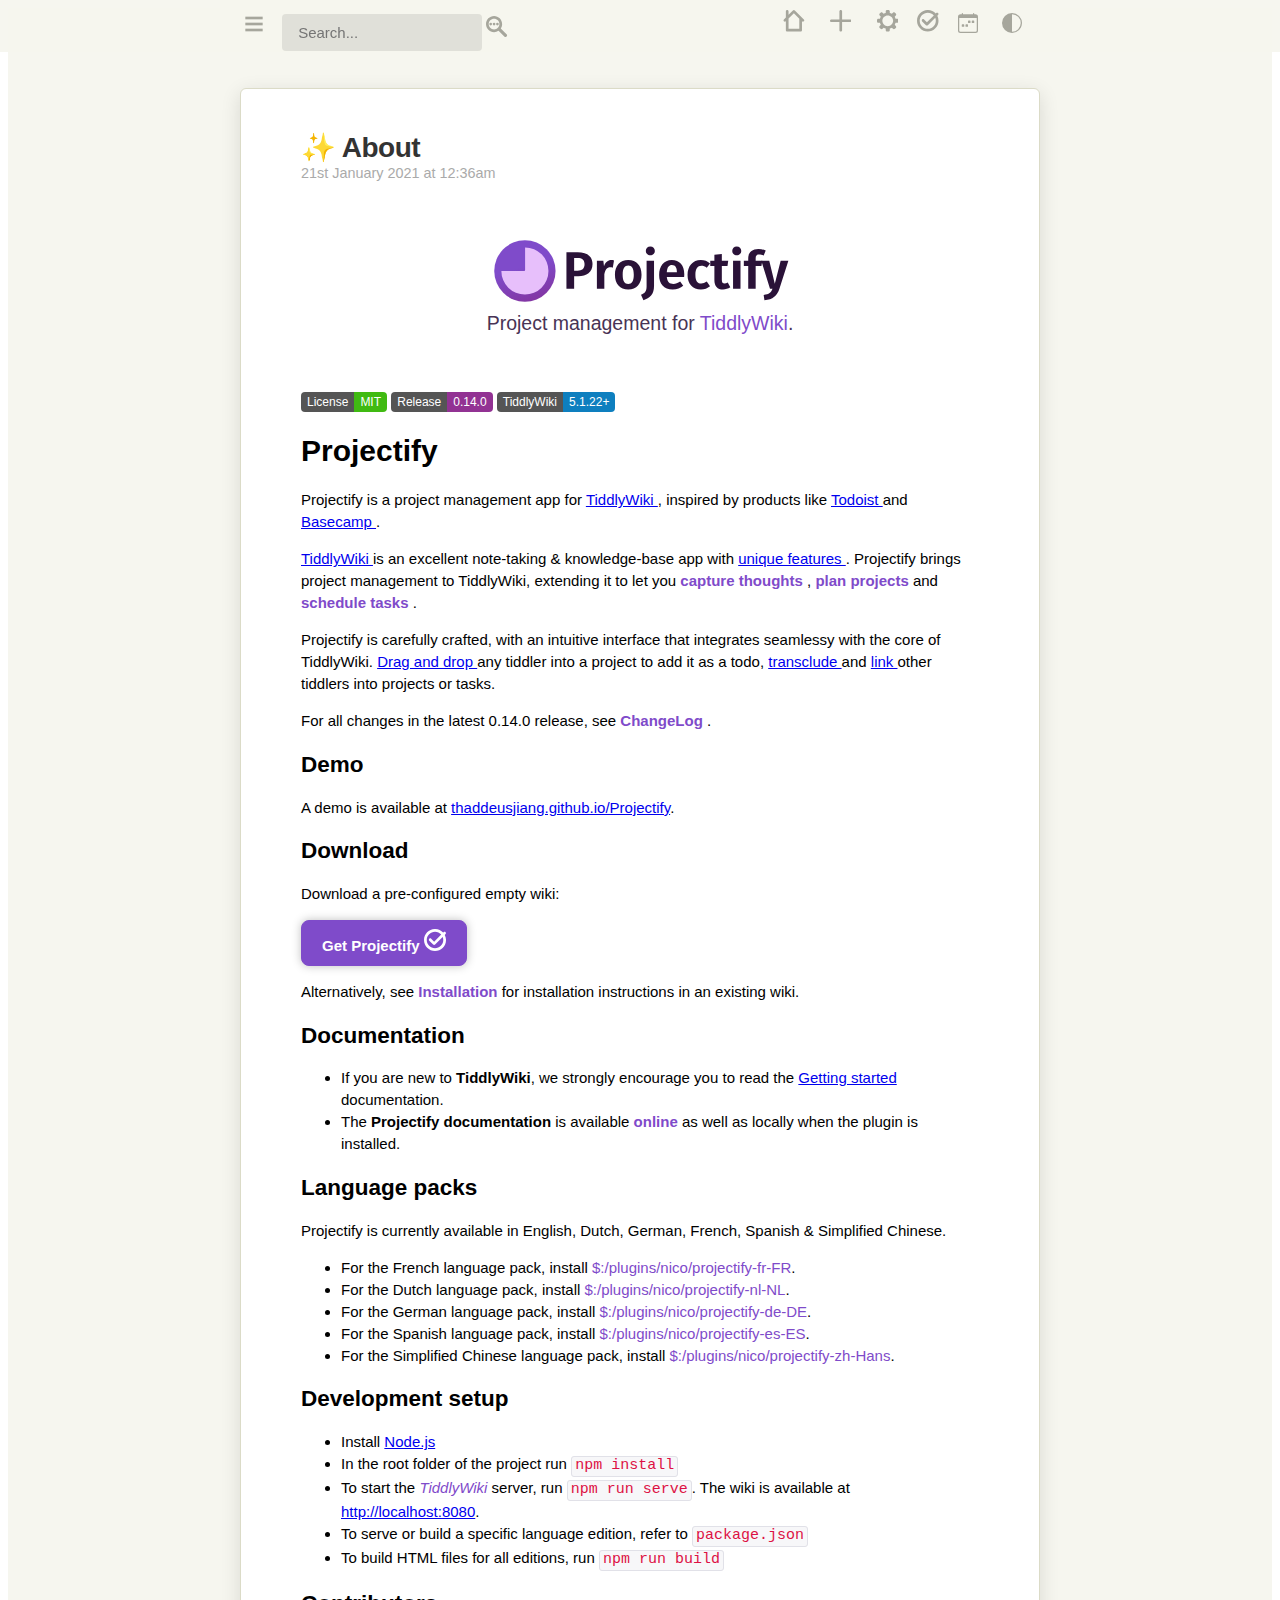
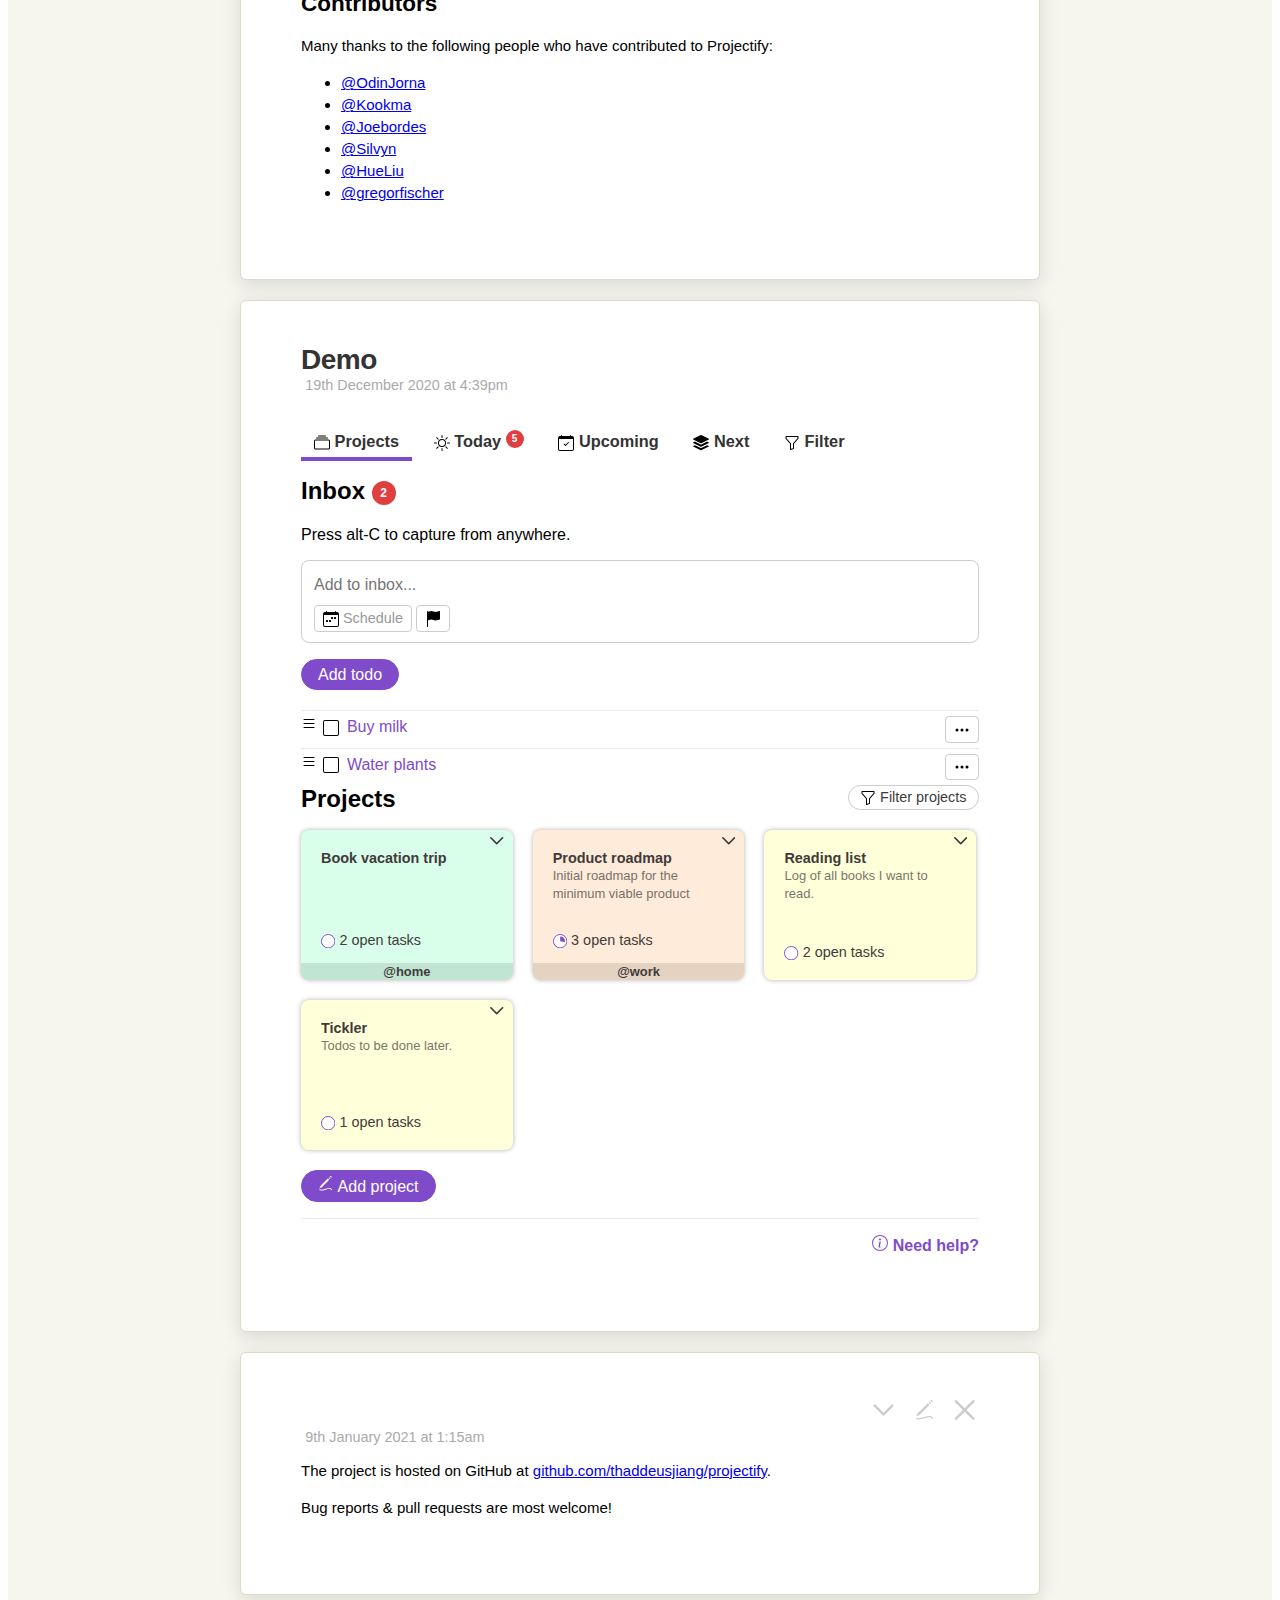
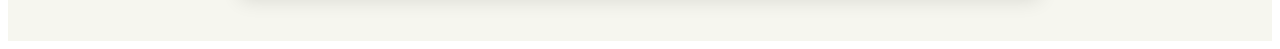
==== commit a57c94f3: "adding sidenavbar" ====
--- a/index.html
+++ b/index.html
@@ -7,7 +7,7 @@
 	<title>Shunya.ek</title>
 </head>
 <body>
-	<div class="container">
+	<div id="main" class="container">
 		<section class="about">
 			<div class="frame">
 				<div class="titlebar">
@@ -426,10 +426,9 @@
       </p>
       </div>
       </div>
-      <div data-title="Contributing" class="frame">
+      <div data-title="Contributing" data-tags="" class="frame view-frame exists ">
       <div class="title">
       <div class="titlebar">
-      	 <h2 class="title">Contributing</h2>
       <span class="controls">
        <span class=" reveal">
         <button class="btn-invisible btn-%24%3A%2Fcore%2Fui%2FButtons%2Fmore-actions" title="More actions" aria-label="more">
@@ -439,7 +438,7 @@
       </button>
       </span>
       <span class=" reveal">
-      <button class="btn-invisible" title="Edit this tiddler" aria-label="edit">
+      <button class="btn-invisible btn-%24%3A%2Fcore%2Fui%2FButtons%2Fedit" title="Edit this tiddler" aria-label="edit">
        <svg width="22pt" height="22pt" class="image-edit-button image-button" viewBox="0 0 128 128">
         <g fill-rule="evenodd">
          <path d="M95.627 10.059l-5.656 5.657 11.313 11.313 5.657-5.656-11.314-11.314zm5.657-5.657l1.966-1.966c3.123-3.122 8.194-3.129 11.319-.005 3.117 3.118 3.122 8.192-.005 11.32l-1.966 1.965-11.314-11.314zm-16.97 16.97l-60.25 60.25a8.12 8.12 0 00-.322.342c-.1.087-.198.179-.295.275-5.735 5.735-10.702 22.016-10.702 22.016s16.405-5.09 22.016-10.702c.095-.096.186-.193.272-.292a8.12 8.12 0 00.345-.325l60.25-60.25-11.314-11.313zM35.171 124.19c6.788-.577 13.898-2.272 23.689-5.348 1.825-.573 3.57-1.136 6.336-2.04 16-5.226 21.877-6.807 28.745-7.146 8.358-.413 13.854 2.13 17.58 8.699a4 4 0 006.959-3.946c-5.334-9.406-13.745-13.296-24.933-12.744-7.875.39-14.057 2.052-30.835 7.533-2.739.894-4.46 1.45-6.25 2.012-19.46 6.112-30.77 7.072-39.597 1.747a4 4 0 10-4.132 6.85c6.333 3.82 13.754 5.12 22.438 4.383z"></path>
@@ -456,25 +455,25 @@
       </span>
       </span>
       </div>
-      <div>
+      <div class=" reveal">
       <div class="subtitle"><a class="link" href="#"></a>9th January 2021 at 1:15am</div>
       </div>
-      <div>
+      <div class=" reveal">
       <div class="tags-wrapper"></div>
       </div>
-      <div class="b">
+      <div class="body reveal">
       <p>The project is hosted on GitHub at <a href="https://github.com/thaddeusjiang/projectify" class="tiddlylink-external" target="_blank" rel="noopener noreferrer">github.com/thaddeusjiang/projectify</a>.</p>
       <p>Bug reports &amp; pull requests are most welcome!</p>
 </span></p>
-<p><span hidden="true"></span></p>
 <p>
-  <span>
+  <span class=" reveal">
    <div class="nc-topbar-wrapper">
      <div class="nc-bar nc-topbar adjust-top-of-scroll">
        <div class="left">
+       	<div id="mySidenav" class="sidenav" w3-include-html="sidenavbar.html"></div>
          <span>
            <button class="btn-invisible sidebar-toggle" title="Toggle menu">
-             <svg class="bars" height="21pt" viewBox="0 0 42 42" enable-background="new 0 0 32 22.5" version="1.1">
+             <svg onclick="openNav()" class="bars" height="21pt" viewBox="0 0 42 42" enable-background="new 0 0 32 22.5" version="1.1">
                <g class="svg-menu-toggle">
                  <rect class="bar" x="8" y="28" width="26" height="4"></rect>
                  <rect class="bar" x="8" y="19" width="26" height="4"></rect>
@@ -487,7 +486,7 @@
          <button class="btn-invisible page-controls" title="Advanced search" aria-label="advanced search">
            <svg width="22pt" height="22pt" class="image-advanced-search-button image-button" viewBox="0 0 128 128"><g fill-rule="evenodd"><path d="M74.565 87.985A47.776 47.776 0 0148 96C21.49 96 0 74.51 0 48S21.49 0 48 0s48 21.49 48 48c0 9.854-2.97 19.015-8.062 26.636l34.347 34.347a9.443 9.443 0 010 13.36 9.446 9.446 0 01-13.36 0l-34.36-34.358zM48 80c17.673 0 32-14.327 32-32 0-17.673-14.327-32-32-32-17.673 0-32 14.327-32 32 0 17.673 14.327 32 32 32z"></path><circle cx="48" cy="48" r="8"></circle><circle cx="28" cy="48" r="8"></circle><circle cx="68" cy="48" r="8"></circle></g></svg>
          </button>
-         <div class="block-dropdown-wrap" hidden="true"></div>
+         <div class="block-dropdown-wrapper reveal" hidden="true"></div>
        </div>
        <div class="right">
          <div class="page-controls"><button class="btn-invisible btn-%24%3A%2Fcore%2Fui%2FButtons%2Fhome" title="Open the default tiddlers" aria-label="home">
@@ -495,7 +494,7 @@
          </button>
          <button class="btn-invisible btn-new-tiddler" title="Create a new tiddler" aria-label="new tiddler"><svg width="22pt" height="22pt" class="image-new-button image-button" viewBox="0 0 128 128"><path fill-rule="evenodd" d="M56 72H8.007C3.591 72 0 68.418 0 64c0-4.41 3.585-8 8.007-8H56V8.007C56 3.591 59.582 0 64 0c4.41 0 8 3.585 8 8.007V56h47.993c4.416 0 8.007 3.582 8.007 8 0 4.41-3.585 8-8.007 8H72v47.993c0 4.416-3.582 8.007-8 8.007-4.41 0-8-3.585-8-8.007V72z"></path></svg>
          </button>
-         <button class="btn-invisible  " title="Open control panel" aria-label="control panel">
+         <button class="btn-invisible btn-%24%3A%2Fcore%2Fui%2FButtons%2Fcontrol-panel " title="Open control panel" aria-label="control panel">
            <svg width="22pt" height="22pt" class="image-options-button image-button" viewBox="0 0 128 128"><path fill-rule="evenodd" d="M110.488 76a47.712 47.712 0 01-5.134 12.384l6.724 6.724c3.123 3.123 3.132 8.192.011 11.313l-5.668 5.668c-3.12 3.12-8.186 3.117-11.313-.01l-6.724-6.725c-3.82 2.258-7.98 4-12.384 5.134v9.505c0 4.417-3.578 8.007-7.992 8.007h-8.016C55.58 128 52 124.415 52 119.993v-9.505a47.712 47.712 0 01-12.384-5.134l-6.724 6.725c-3.123 3.122-8.192 3.131-11.313.01l-5.668-5.668c-3.12-3.12-3.116-8.186.01-11.313l6.725-6.724c-2.257-3.82-4-7.98-5.134-12.384H8.007C3.591 76 0 72.422 0 68.01v-8.017C0 55.58 3.585 52 8.007 52h9.505a47.712 47.712 0 015.134-12.383l-6.724-6.725c-3.123-3.122-3.132-8.191-.011-11.312l5.668-5.669c3.12-3.12 8.186-3.116 11.313.01l6.724 6.725c3.82-2.257 7.98-4 12.384-5.134V8.007C52 3.591 55.578 0 59.992 0h8.016C72.42 0 76 3.585 76 8.007v9.505a47.712 47.712 0 0112.384 5.134l6.724-6.724c3.123-3.123 8.192-3.132 11.313-.01l5.668 5.668c3.12 3.12 3.116 8.186-.01 11.312l-6.725 6.725c2.257 3.82 4 7.979 5.134 12.383h9.505c4.416 0 8.007 3.578 8.007 7.992v8.017c0 4.411-3.585 7.991-8.007 7.991h-9.505zM64 96c17.673 0 32-14.327 32-32 0-17.673-14.327-32-32-32-17.673 0-32 14.327-32 32 0 17.673 14.327 32 32 32z"></path></svg>
          </button><button class="btn-invisible btn-%24%3A%2Fcore%2Fui%2FButtons%2Fsave-wiki" title="Save changes" aria-label="save changes">
            <span class="dirty-indicator">
@@ -510,23 +509,25 @@
              <div class="py-pill"></div>
            </span>
          </button>
-         <span hidden="true"></span>
+         <span class=" reveal" hidden="true"></span>
          <span class="desktop-only">
            <button class="btn-invisible">
              <svg width="20px" height="20px" viewBox="0 0 16 16" class="bi bi-circle-half" fill="currentColor">
                <path fill-rule="evenodd" d="M8 15V1a7 7 0 1 1 0 14zm0 1A8 8 0 1 1 8 0a8 8 0 0 1 0 16z"></path>
                &lt;/svg
              </svg>
-            
+             <span class="drop-down tc-reveal" hidden="true"></span>
            </button>
          </span>
        </div>
      </div>
    </div>
  </div>
-      </div> 
+      </div>
+      
       </section>   			
 		</section>
-	</div>	
+	</div>
+	<script type="text/javascript" src="script.js"></script>	
 </body>
 </html>--- a/style.css
+++ b/style.css
@@ -1131,7 +1131,6 @@
 	font-size: 1.3em;
 }
 
-/*! CSS Used keyframes */
 @keyframes pop {
 	0% {
 		transform: scale(0.8);
@@ -1147,4 +1146,53 @@
 		transform: scale(1);
 		opacity: 1;
 	}
+}
+
+.sidenav {
+  height: 100%; /* 100% Full-height */
+  width: 0; /* 0 width - change this with JavaScript */
+  position: fixed; /* Stay in place */
+  z-index: 1; /* Stay on top */
+  top: 0; /* Stay at the top */
+  left: 0;
+  background-color: #111; /* Black*/
+  overflow-x: hidden; /* Disable horizontal scroll */
+  padding-top: 60px; /* Place content 60px from the top */
+  transition: 0.5s; /* 0.5 second transition effect to slide in the sidenav */
+}
+
+/* The navigation menu links */
+.sidenav a {
+  padding: 8px 8px 8px 32px;
+  text-decoration: none;
+  font-size: 25px;
+  color: #818181;
+  display: block;
+  transition: 0.3s;
+}
+
+/* When you mouse over the navigation links, change their color */
+.sidenav a:hover {
+  color: #f1f1f1;
+}
+
+/* Position and style the close button (top right corner) */
+.sidenav .closebtn {
+  position: absolute;
+  top: 0;
+  right: 25px;
+  font-size: 36px;
+  margin-left: 50px;
+}
+
+/* Style page content - use this if you want to push the page content to the right when you open the side navigation */
+#main {
+  transition: margin-left .5s;
+  padding: 20px;
+}
+
+/* On smaller screens, where height is less than 450px, change the style of the sidenav (less padding and a smaller font size) */
+@media screen and (max-height: 450px) {
+  .sidenav {padding-top: 15px;}
+  .sidenav a {font-size: 18px;}
 }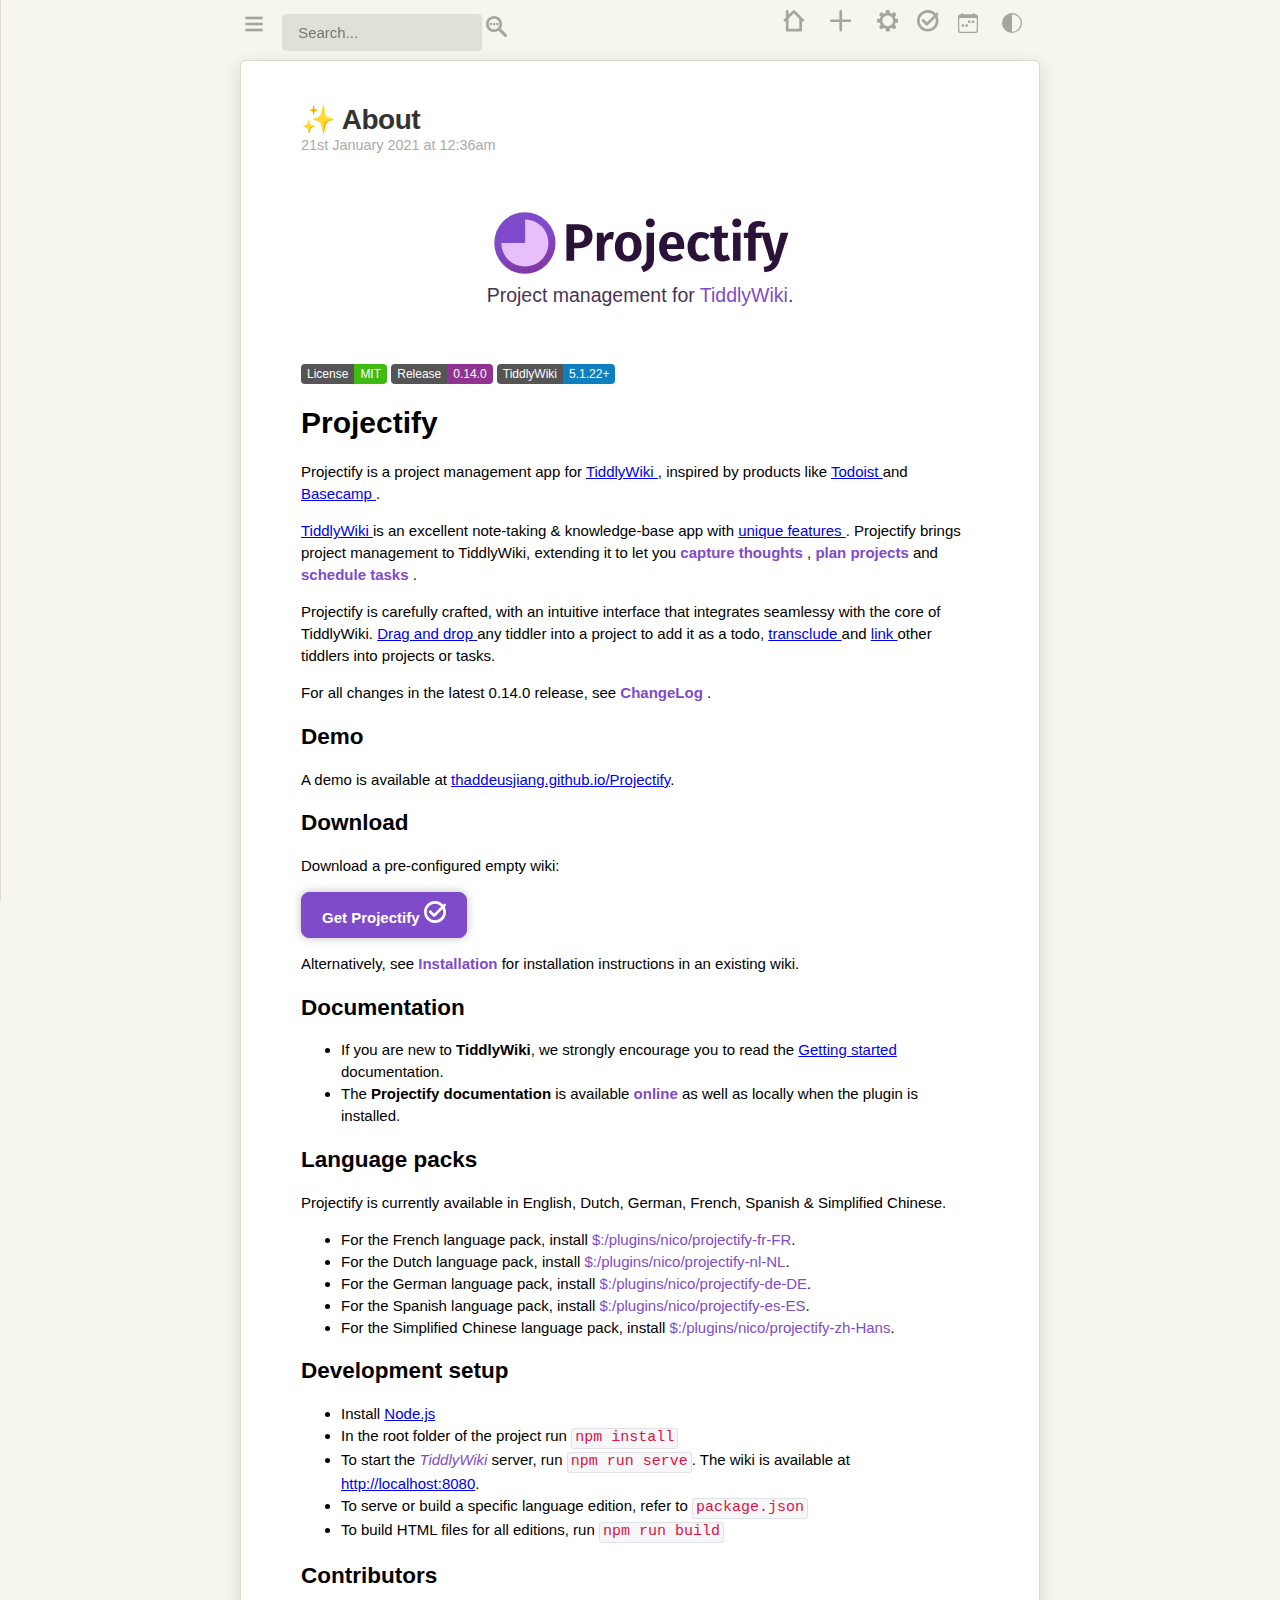
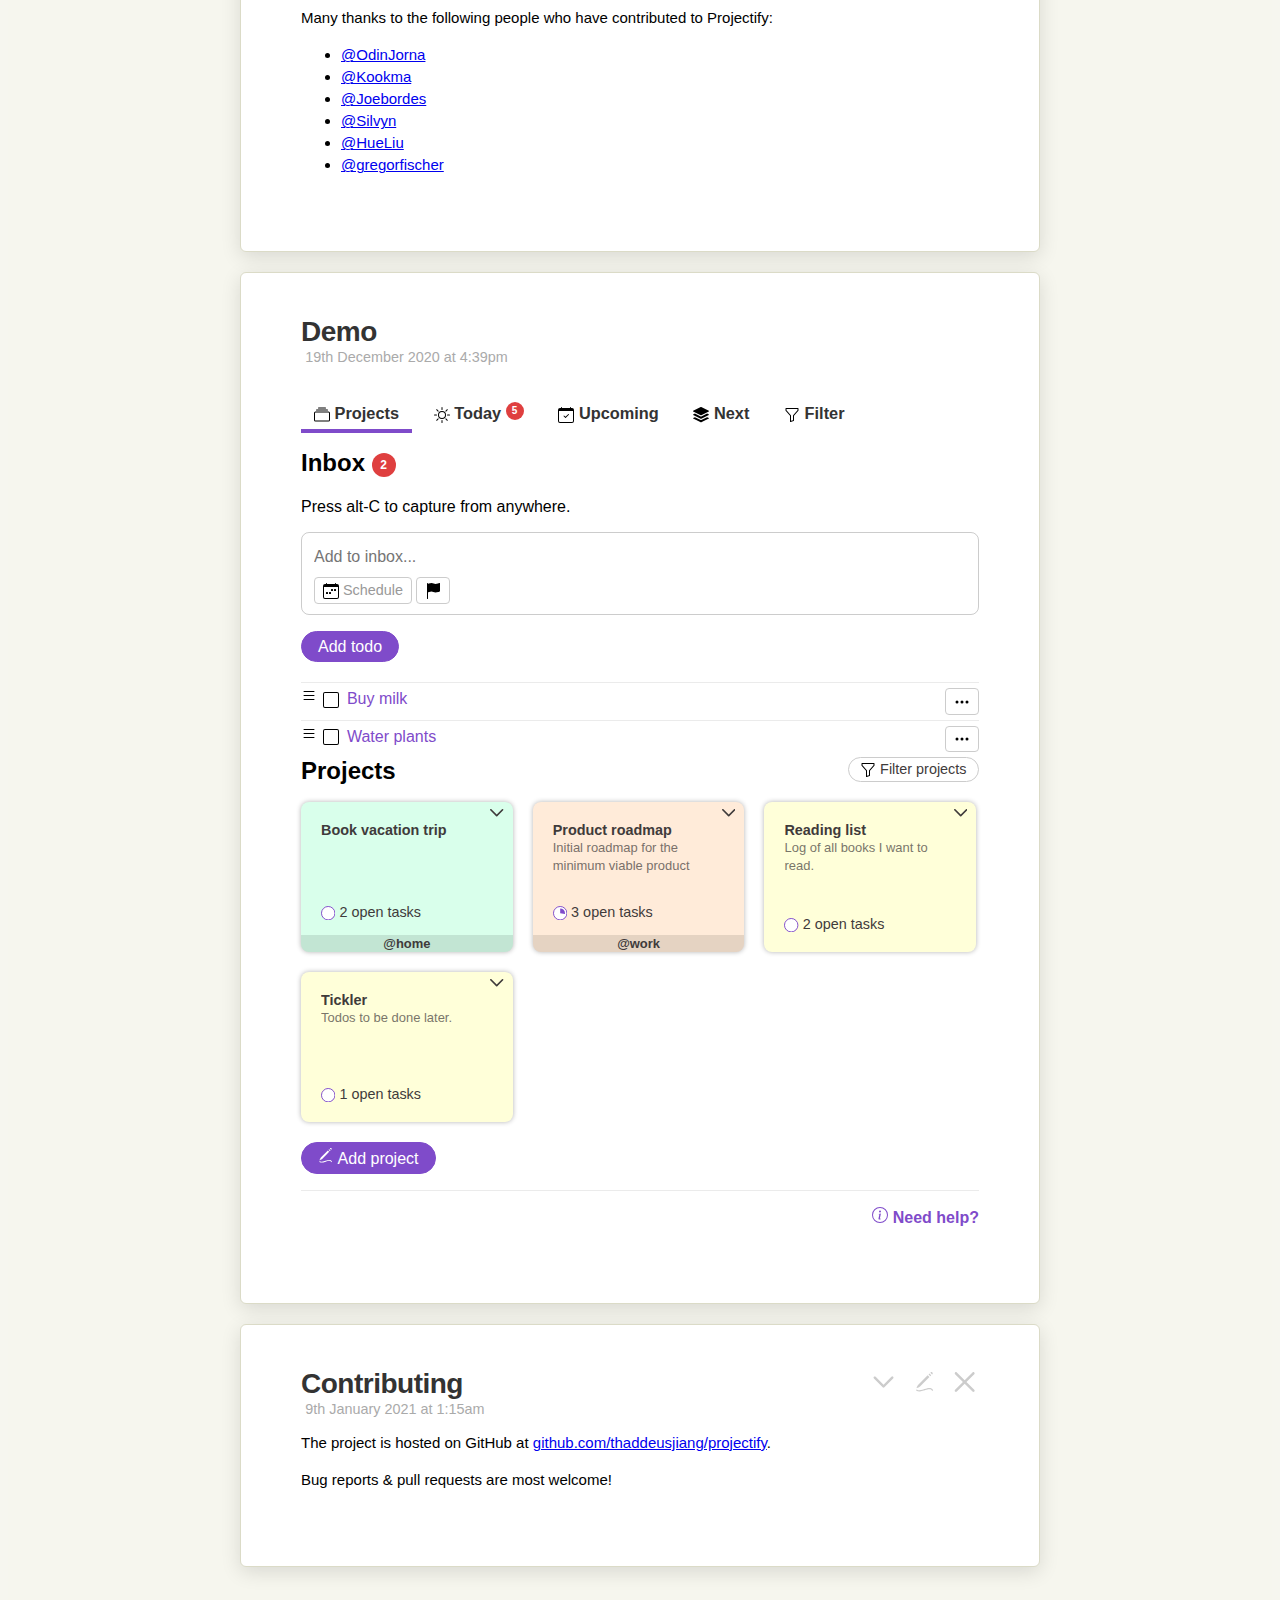
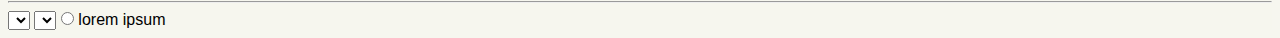
==== commit 236368e5: "adding sidenavbar" ====
--- a/index.html
+++ b/index.html
@@ -429,6 +429,7 @@
       <div data-title="Contributing" data-tags="" class="frame view-frame exists ">
       <div class="title">
       <div class="titlebar">
+      	<h2>Contributing</h2>
       <span class="controls">
        <span class=" reveal">
         <button class="btn-invisible btn-%24%3A%2Fcore%2Fui%2FButtons%2Fmore-actions" title="More actions" aria-label="more">
@@ -467,10 +468,10 @@
 </span></p>
 <p>
   <span class=" reveal">
-   <div class="nc-topbar-wrapper">
+   <div id="topbar" class="nc-topbar-wrapper">
      <div class="nc-bar nc-topbar adjust-top-of-scroll">
+     	<div id="mySidenav" class="nc-sidebar" w3-include-html="sidnavbar.html"></div>
        <div class="left">
-       	<div id="mySidenav" class="sidenav" w3-include-html="sidenavbar.html"></div>
          <span>
            <button class="btn-invisible sidebar-toggle" title="Toggle menu">
              <svg onclick="openNav()" class="bars" height="21pt" viewBox="0 0 42 42" enable-background="new 0 0 32 22.5" version="1.1">
--- a/style.css
+++ b/style.css
@@ -3,6 +3,10 @@
 *::after {
 	box-sizing: border-box;
 	font-family: "Segoe UI",Helvetica,Arial,sans-serif,"Apple Color Emoji","Segoe UI Emoji","Segoe UI Symbol";
+}
+
+body{
+	background-color: #f5f5eeee;
 }
 
 strong {
@@ -1148,51 +1152,123 @@
 	}
 }
 
-.sidenav {
-  height: 100%; /* 100% Full-height */
-  width: 0; /* 0 width - change this with JavaScript */
-  position: fixed; /* Stay in place */
-  z-index: 1; /* Stay on top */
-  top: 0; /* Stay at the top */
+
+@media (min-width: 960px) {
+  .nc-sidebar {
+    animation: sidebar-appear 0.14s;
+    padding-top: 10px;
+  }
+}
+.nc-sidebar {
+  background: #ffffff;
+  border-right: 1px solid #dbdbc7;
+  overflow-y: auto;
+  overflow-x: hidden;
+  z-index: 500;
+  height: 100%; 
+  width: 0; 
+  position: fixed; 
+  top: 0; 
   left: 0;
-  background-color: #111; /* Black*/
-  overflow-x: hidden; /* Disable horizontal scroll */
-  padding-top: 60px; /* Place content 60px from the top */
-  transition: 0.5s; /* 0.5 second transition effect to slide in the sidenav */
-}
-
-/* The navigation menu links */
-.sidenav a {
-  padding: 8px 8px 8px 32px;
-  text-decoration: none;
-  font-size: 25px;
-  color: #818181;
+  overflow-x: hidden; 
+
+}
+
+.nc-sidebar .segment {
+  border-bottom: 1px solid rgba(0, 0, 0, 0.1);
+}
+@media (min-width: 960px) {
+  .mobile-only {
+    display: none;
+  }
+}
+.nc-sidebar h1.site-title {
+  margin: 0;
+}
+.nc-sidebar .site-subtitle {
+  color: #353748;
+}
+.nc-sidebar .section .label {
+  padding: 2px 0;
+  color: #353748;
+  fill: #353748;
+  font-weight: bold;
+  line-height: 1.6em;
   display: block;
-  transition: 0.3s;
-}
-
-/* When you mouse over the navigation links, change their color */
-.sidenav a:hover {
-  color: #f1f1f1;
-}
-
-/* Position and style the close button (top right corner) */
-.sidenav .closebtn {
-  position: absolute;
-  top: 0;
-  right: 25px;
-  font-size: 36px;
-  margin-left: 50px;
-}
-
-/* Style page content - use this if you want to push the page content to the right when you open the side navigation */
-#main {
-  transition: margin-left .5s;
-  padding: 20px;
-}
-
-/* On smaller screens, where height is less than 450px, change the style of the sidenav (less padding and a smaller font size) */
-@media screen and (max-height: 450px) {
-  .sidenav {padding-top: 15px;}
-  .sidenav a {font-size: 18px;}
-}+  width: 100%;
+  text-align: left;
+  padding: 8px 15px;
+  border-radius: 0;
+}
+.nc-sidebar .section:not(.open) .label:hover {
+  background: rgba(0, 0, 0, 0.06);
+}
+.nc-sidebar .section .label .caret {
+  display: inline-block;
+  width: 15px;
+  float: right;
+}
+.nc-sidebar .content {
+  padding: 6px 15px;
+  font-size: 1em;
+}
+.closebtn {
+	text-decoration: none;
+	float: right;
+	color: #333;
+}
+@media (min-width: 960px) {
+  .nc-sidebar {
+    position: fixed;
+    left: 0;
+    top: 0;
+    bottom: 0;
+  }
+}
+@media (max-width: 960px) {
+  .nc-sidebar {
+    overflow: auto;
+    position: fixed;
+    width: 100%;
+    left: 0;
+    top: 0;
+    bottom: 48px;
+    z-index: 3000;
+    animation: sidebar-slide ease-in 0.2s;
+    animation-fill-mode: forwards;
+  }
+}
+input {
+  transition: border 0.14s ease-in-out;
+  background: #ffffff;
+  border: 1px solid rgba(0, 0, 0, 0.2);
+  padding: 0.5em;
+  border-radius: 4px;
+}
+
+.site-title {
+  font-size: 28px !important;
+  line-height: 34px !important;
+  font-weight: 600 !important;
+  letter-spacing: -0.5px !important;
+}
+h1 {
+  font-weight: 600;
+}
+/*! CSS Used keyframes */
+@keyframes sidebar-appear {
+  0% {
+    left: -350px;
+  }
+  100% {
+    left: 0;
+  }
+}
+@keyframes sidebar-slide {
+  0% {
+    left: -100vw;
+  }
+  100% {
+    left: 0;
+  }
+}
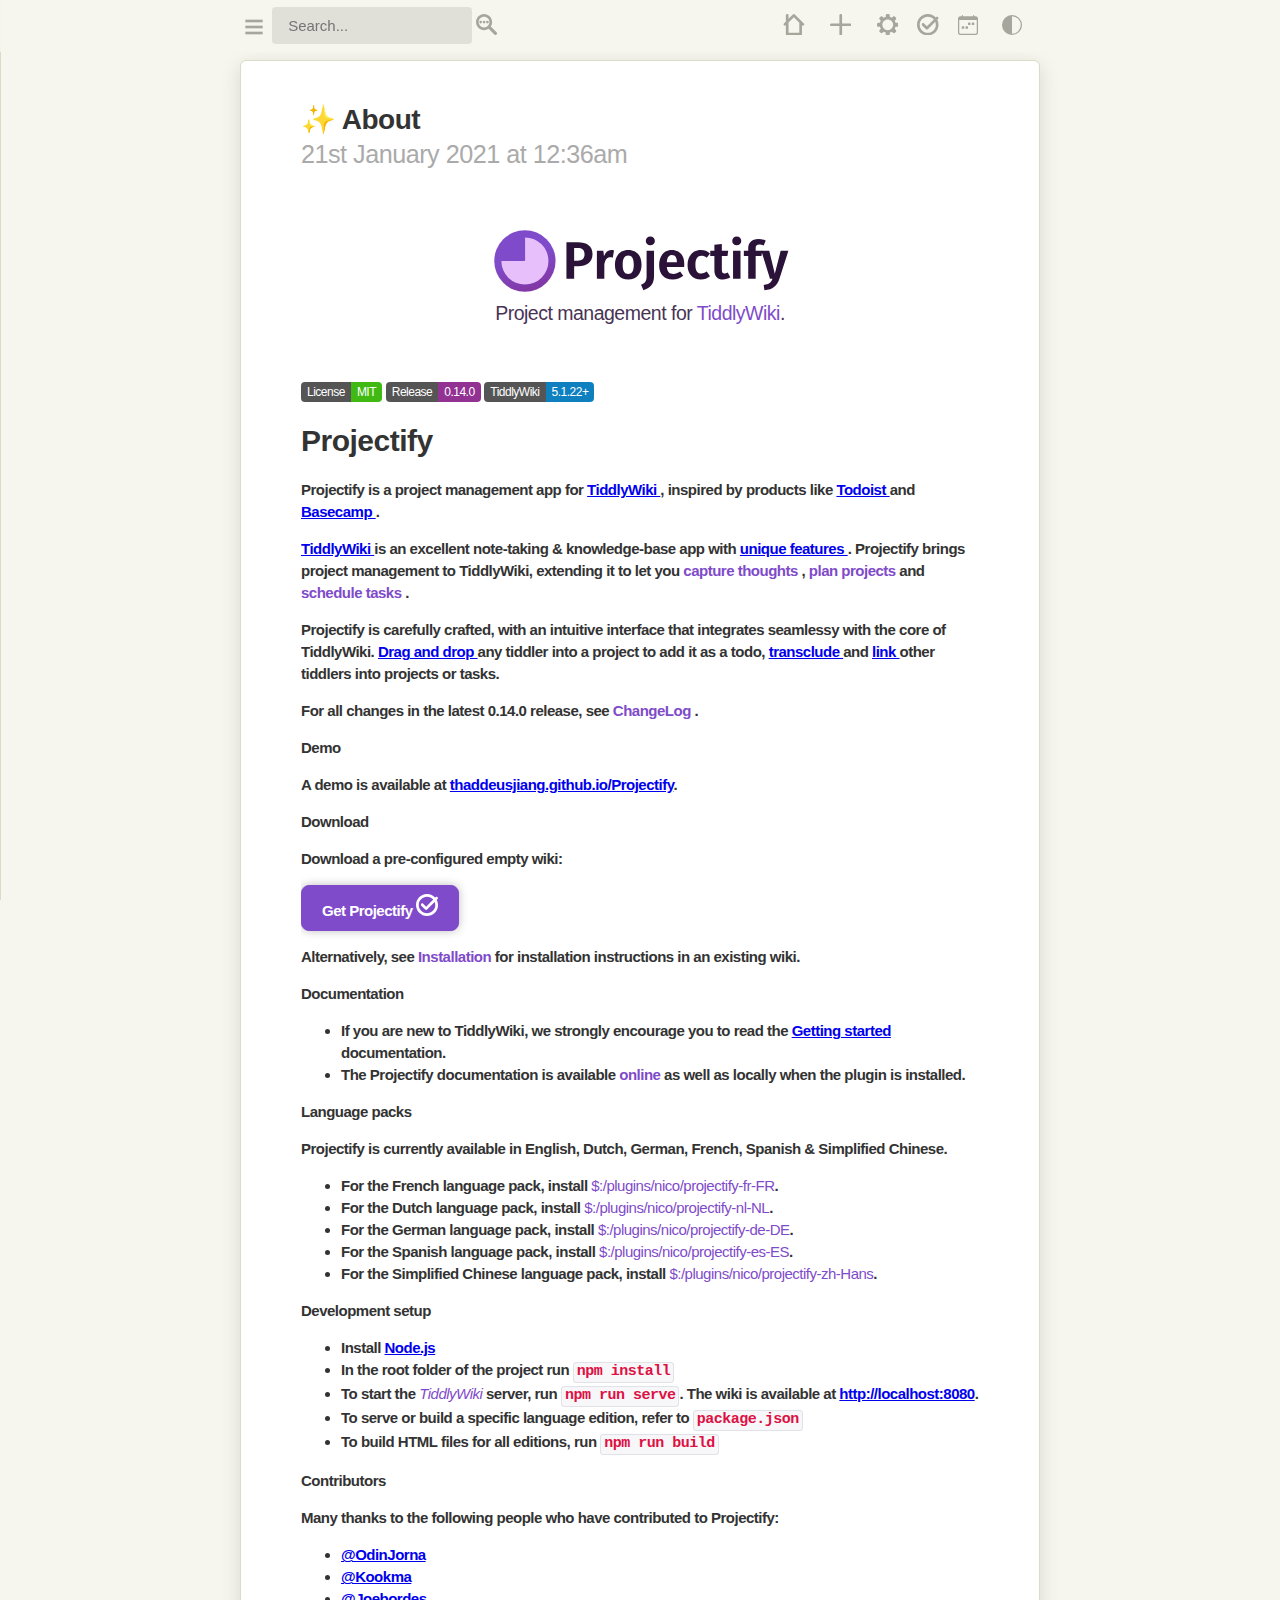
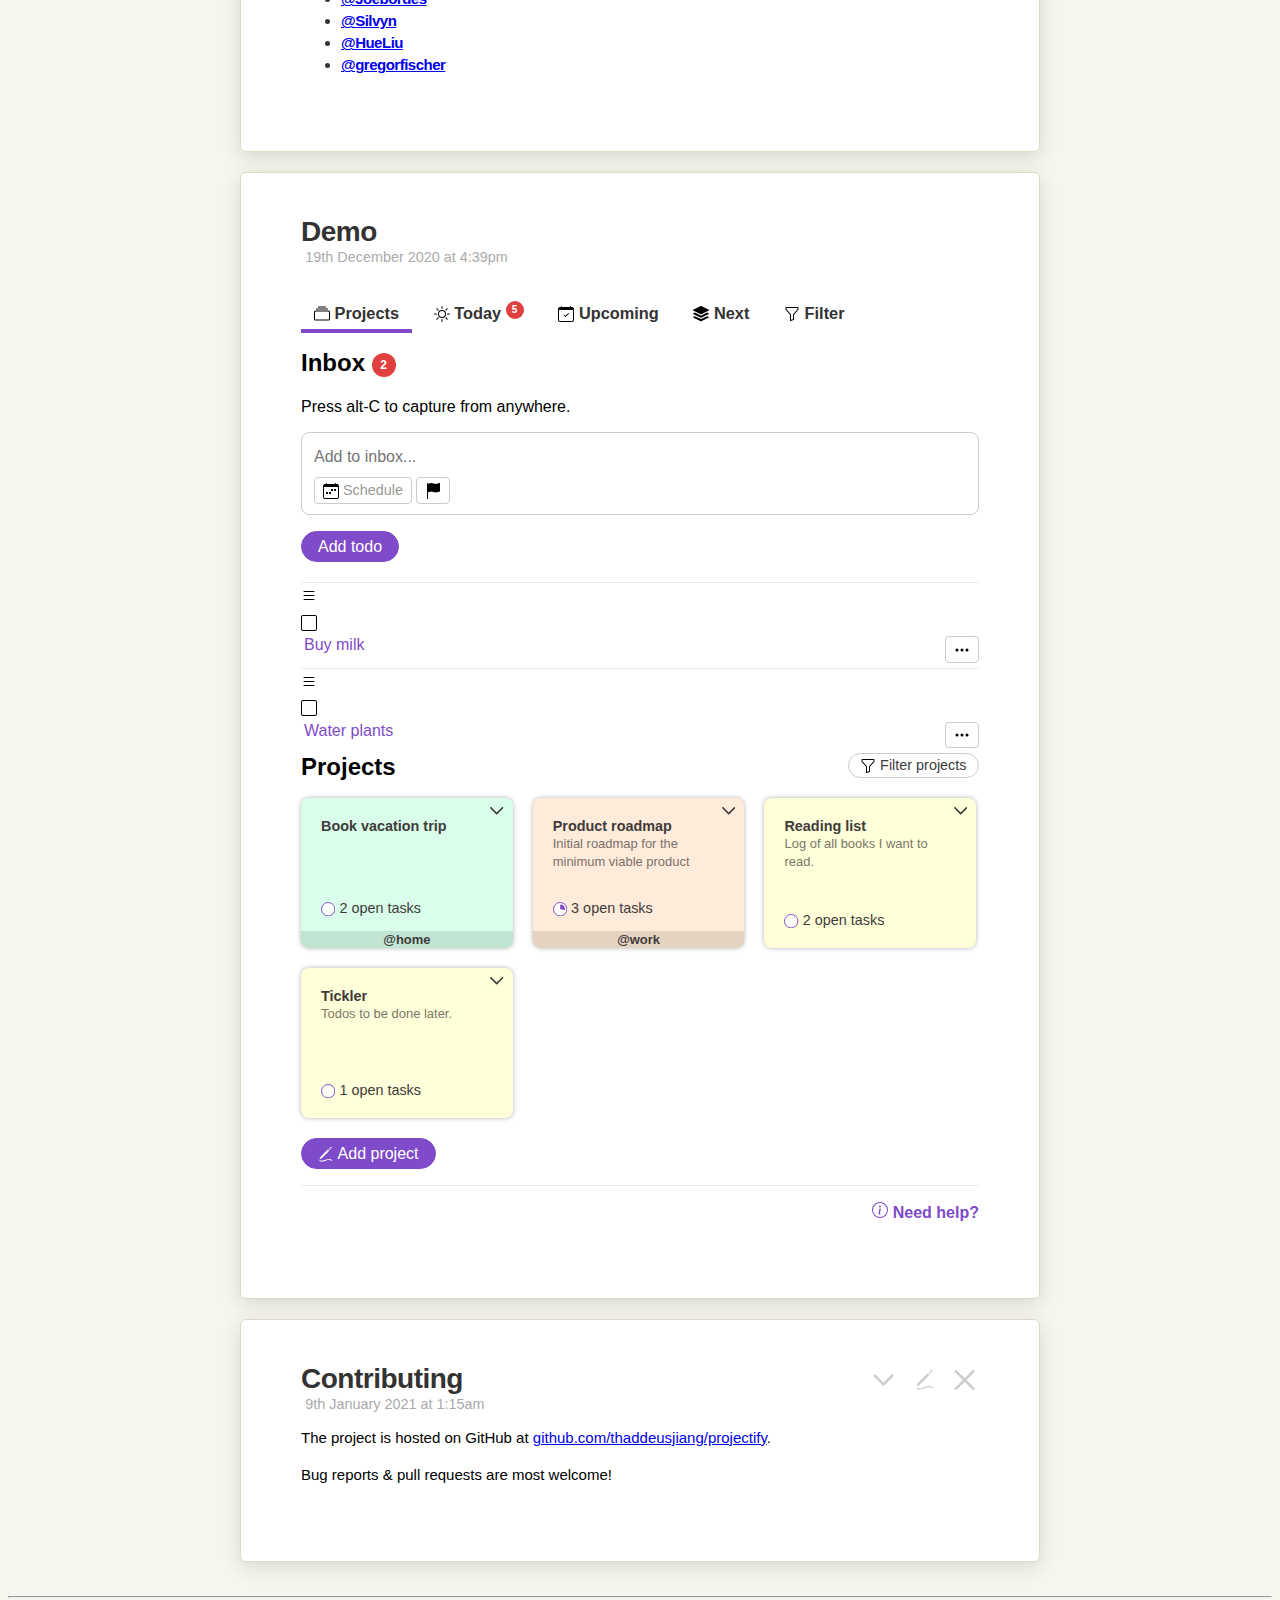
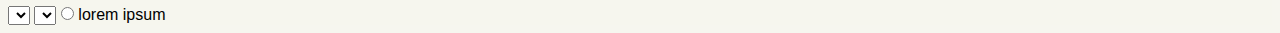
==== commit 89a072c0: "adding todo functionalities" ====
--- a/index.html
+++ b/index.html
@@ -9,9 +9,11 @@
 <body>
 	<div id="main" class="container">
 		<section class="about">
+      <div id="todo"></div>
+			<div id="newnote"></div>
 			<div class="frame">
 				<div class="titlebar">
-	               <span>
+	               <span><div class=" reveal">
 	                  <h2 class="title">✨ About</h2>
 	               </span>
            		</div>
@@ -155,6 +157,7 @@
 			        </ul>
       			</div>
 			</div>
+    </div>
 			<div class="frame ">
 		        <div class="titlebar">
 		            <span>
@@ -467,14 +470,120 @@
       <p>Bug reports &amp; pull requests are most welcome!</p>
 </span></p>
 <p>
+	<div id="mySidenav" class="nc-sidebar">
+		
+ <div class=" reveal">
+    <div class="segment">
+  <div class="content">
+    <h1 class="site-title">
+      Projectify
+      <a onclick="closeNav()" href="javascript:void(0)" id="side-navbar-closebtn">&times;</a>
+    </h1>
+    <div class="site-subtitle">
+      Manage projects in TiddlyWiki.
+    </div>
+  </div>
+</div>
+</div><div class=" reveal">
+  <span class=" reveal" hidden="true"></span>
+<span class=" reveal">
+  <div class="segment section">
+    <button class="btn-invisible label">
+      
+  Open
+
+      <span class="caret"><svg width="4pt" viewBox="0 0 192 512"><path d="M0 384.662V127.338c0-17.818 21.543-26.741 34.142-14.142l128.662 128.662c7.81 7.81 7.81 20.474 0 28.284L34.142 398.804C21.543 411.404 0 402.48 0 384.662z"></path></svg>
+</span>
+    </button>
+  </div>
+</span>
+
+
+  <span class=" reveal" hidden="true"></span>
+<span class=" reveal">
+  <div class="segment section">
+    <button class="btn-invisible label">
+      
+  Recent
+
+      <span class="caret"><svg width="4pt" viewBox="0 0 192 512"><path d="M0 384.662V127.338c0-17.818 21.543-26.741 34.142-14.142l128.662 128.662c7.81 7.81 7.81 20.474 0 28.284L34.142 398.804C21.543 411.404 0 402.48 0 384.662z"></path></svg>
+</span>
+    </button>
+  </div>
+</span>
+
+
+  <span class=" reveal" hidden="true"></span>
+<span class=" reveal">
+  <div class="segment section">
+    <button class="btn-invisible label">
+      
+  Tools
+
+      <span class="caret"><svg width="4pt" viewBox="0 0 192 512"><path d="M0 384.662V127.338c0-17.818 21.543-26.741 34.142-14.142l128.662 128.662c7.81 7.81 7.81 20.474 0 28.284L34.142 398.804C21.543 411.404 0 402.48 0 384.662z"></path></svg>
+</span>
+    </button>
+  </div>
+</span>
+
+
+  <span class=" reveal" hidden="true"></span>
+<span class=" reveal">
+  <div class="segment section">
+    <button class="btn-invisible label">
+      
+  More
+
+      <span class="caret"><svg width="4pt" viewBox="0 0 192 512"><path d="M0 384.662V127.338c0-17.818 21.543-26.741 34.142-14.142l128.662 128.662c7.81 7.81 7.81 20.474 0 28.284L34.142 398.804C21.543 411.404 0 402.48 0 384.662z"></path></svg>
+</span>
+    </button>
+  </div>
+</span>
+
+
+  <span class=" reveal" hidden="true"></span>
+<span class=" reveal">
+  <div class="segment section">
+    <button class="btn-invisible label">
+      
+  Projects
+
+      <span class="caret"><svg width="4pt" viewBox="0 0 192 512"><path d="M0 384.662V127.338c0-17.818 21.543-26.741 34.142-14.142l128.662 128.662c7.81 7.81 7.81 20.474 0 28.284L34.142 398.804C21.543 411.404 0 402.48 0 384.662z"></path></svg>
+</span>
+    </button>
+  </div>
+</span>
+
+
+  <span class=" reveal" hidden="true"></span>
+<span class=" reveal">
+  <div class="segment section">
+    <button class="btn-invisible label">
+      
+  Upcoming
+
+      <span class="caret"><svg width="4pt" viewBox="0 0 192 512"><path d="M0 384.662V127.338c0-17.818 21.543-26.741 34.142-14.142l128.662 128.662c7.81 7.81 7.81 20.474 0 28.284L34.142 398.804C21.543 411.404 0 402.48 0 384.662z"></path></svg>
+</span>
+    </button>
+  </div>
+</span>
+
+
+</div>
+
+
+
+
+
+
+	</div>
   <span class=" reveal">
    <div id="topbar" class="nc-topbar-wrapper">
      <div class="nc-bar nc-topbar adjust-top-of-scroll">
-     	<div id="mySidenav" class="nc-sidebar" w3-include-html="sidnavbar.html"></div>
        <div class="left">
          <span>
-           <button class="btn-invisible sidebar-toggle" title="Toggle menu">
-             <svg onclick="openNav()" class="bars" height="21pt" viewBox="0 0 42 42" enable-background="new 0 0 32 22.5" version="1.1">
+           <button onclick="openNav()" id="side-navbar-btn" class="btn-invisible sidebar-toggle" title="Toggle menu">
+             <svg class="bars" height="21pt" viewBox="0 0 42 42" enable-background="new 0 0 32 22.5" version="1.1">
                <g class="svg-menu-toggle">
                  <rect class="bar" x="8" y="28" width="26" height="4"></rect>
                  <rect class="bar" x="8" y="19" width="26" height="4"></rect>
@@ -483,9 +592,9 @@
              </svg>
            </button>
          </span>
-         <span class=" keyboard"><span class=" keyboard"><span class=" keyboard"><span class=" keyboard"><span class=" keyboard"><input type="search" placeholder="Search..." class="popup-handle"></span></span></span></span></span>
+         <span class=" keyboard"><span class=" keyboard"><span class=" keyboard"><span class=" keyboard"><span class=" keyboard"><input id="search-input" type="search" placeholder="Search..." class="popup-handle"></span></span></span></span></span>
          <button class="btn-invisible page-controls" title="Advanced search" aria-label="advanced search">
-           <svg width="22pt" height="22pt" class="image-advanced-search-button image-button" viewBox="0 0 128 128"><g fill-rule="evenodd"><path d="M74.565 87.985A47.776 47.776 0 0148 96C21.49 96 0 74.51 0 48S21.49 0 48 0s48 21.49 48 48c0 9.854-2.97 19.015-8.062 26.636l34.347 34.347a9.443 9.443 0 010 13.36 9.446 9.446 0 01-13.36 0l-34.36-34.358zM48 80c17.673 0 32-14.327 32-32 0-17.673-14.327-32-32-32-17.673 0-32 14.327-32 32 0 17.673 14.327 32 32 32z"></path><circle cx="48" cy="48" r="8"></circle><circle cx="28" cy="48" r="8"></circle><circle cx="68" cy="48" r="8"></circle></g></svg>
+           <svg id="search-btn" onclick="filterSearch()" width="22pt" height="22pt" class="image-advanced-search-button image-button" viewBox="0 0 128 128"><g fill-rule="evenodd"><path d="M74.565 87.985A47.776 47.776 0 0148 96C21.49 96 0 74.51 0 48S21.49 0 48 0s48 21.49 48 48c0 9.854-2.97 19.015-8.062 26.636l34.347 34.347a9.443 9.443 0 010 13.36 9.446 9.446 0 01-13.36 0l-34.36-34.358zM48 80c17.673 0 32-14.327 32-32 0-17.673-14.327-32-32-32-17.673 0-32 14.327-32 32 0 17.673 14.327 32 32 32z"></path><circle cx="48" cy="48" r="8"></circle><circle cx="28" cy="48" r="8"></circle><circle cx="68" cy="48" r="8"></circle></g></svg>
          </button>
          <div class="block-dropdown-wrapper reveal" hidden="true"></div>
        </div>
@@ -493,7 +602,7 @@
          <div class="page-controls"><button class="btn-invisible btn-%24%3A%2Fcore%2Fui%2FButtons%2Fhome" title="Open the default tiddlers" aria-label="home">
            <svg width="22pt" height="22pt" class="image-home-button image-button" viewBox="0 0 128 128"><path fill-rule="evenodd" d="M112.985 119.502c.01-.165.015-.331.015-.499V67.568c3.137 2.948 8.076 2.884 11.134-.174a7.999 7.999 0 00-.002-11.316L70.396 2.343A7.978 7.978 0 0064.734 0a7.957 7.957 0 00-5.656 2.343L33 28.42V8.007C33 3.585 29.41 0 25 0c-4.418 0-8 3.59-8 8.007V44.42L5.342 56.078c-3.125 3.125-3.12 8.198-.002 11.316a7.999 7.999 0 0011.316-.003l.344-.343v52.945a8.11 8.11 0 000 .007c0 4.418 3.588 8 8 8h80c4.419 0 8-3.59 8-8a8.11 8.11 0 00-.015-.498zM97 112V51.574L64.737 19.31 33 51.048V112h64z"></path></svg>
          </button>
-         <button class="btn-invisible btn-new-tiddler" title="Create a new tiddler" aria-label="new tiddler"><svg width="22pt" height="22pt" class="image-new-button image-button" viewBox="0 0 128 128"><path fill-rule="evenodd" d="M56 72H8.007C3.591 72 0 68.418 0 64c0-4.41 3.585-8 8.007-8H56V8.007C56 3.591 59.582 0 64 0c4.41 0 8 3.585 8 8.007V56h47.993c4.416 0 8.007 3.582 8.007 8 0 4.41-3.585 8-8.007 8H72v47.993c0 4.416-3.582 8.007-8 8.007-4.41 0-8-3.585-8-8.007V72z"></path></svg>
+         <button  onclick="addingNewNote()" id="new-note-btn" class="btn-invisible btn-new-tiddler" title="Create a new tiddler" aria-label="new tiddler"><svg width="22pt" height="22pt" class="image-new-button image-button" viewBox="0 0 128 128"><path fill-rule="evenodd" d="M56 72H8.007C3.591 72 0 68.418 0 64c0-4.41 3.585-8 8.007-8H56V8.007C56 3.591 59.582 0 64 0c4.41 0 8 3.585 8 8.007V56h47.993c4.416 0 8.007 3.582 8.007 8 0 4.41-3.585 8-8.007 8H72v47.993c0 4.416-3.582 8.007-8 8.007-4.41 0-8-3.585-8-8.007V72z"></path></svg>
          </button>
          <button class="btn-invisible btn-%24%3A%2Fcore%2Fui%2FButtons%2Fcontrol-panel " title="Open control panel" aria-label="control panel">
            <svg width="22pt" height="22pt" class="image-options-button image-button" viewBox="0 0 128 128"><path fill-rule="evenodd" d="M110.488 76a47.712 47.712 0 01-5.134 12.384l6.724 6.724c3.123 3.123 3.132 8.192.011 11.313l-5.668 5.668c-3.12 3.12-8.186 3.117-11.313-.01l-6.724-6.725c-3.82 2.258-7.98 4-12.384 5.134v9.505c0 4.417-3.578 8.007-7.992 8.007h-8.016C55.58 128 52 124.415 52 119.993v-9.505a47.712 47.712 0 01-12.384-5.134l-6.724 6.725c-3.123 3.122-8.192 3.131-11.313.01l-5.668-5.668c-3.12-3.12-3.116-8.186.01-11.313l6.725-6.724c-2.257-3.82-4-7.98-5.134-12.384H8.007C3.591 76 0 72.422 0 68.01v-8.017C0 55.58 3.585 52 8.007 52h9.505a47.712 47.712 0 015.134-12.383l-6.724-6.725c-3.123-3.122-3.132-8.191-.011-11.312l5.668-5.669c3.12-3.12 8.186-3.116 11.313.01l6.724 6.725c3.82-2.257 7.98-4 12.384-5.134V8.007C52 3.591 55.578 0 59.992 0h8.016C72.42 0 76 3.585 76 8.007v9.505a47.712 47.712 0 0112.384 5.134l6.724-6.724c3.123-3.123 8.192-3.132 11.313-.01l5.668 5.668c3.12 3.12 3.116 8.186-.01 11.312l-6.725 6.725c2.257 3.82 4 7.979 5.134 12.383h9.505c4.416 0 8.007 3.578 8.007 7.992v8.017c0 4.411-3.585 7.991-8.007 7.991h-9.505zM64 96c17.673 0 32-14.327 32-32 0-17.673-14.327-32-32-32-17.673 0-32 14.327-32 32 0 17.673 14.327 32 32 32z"></path></svg>
@@ -529,6 +638,6 @@
       </section>   			
 		</section>
 	</div>
-	<script type="text/javascript" src="script.js"></script>	
+	<script type="text/javascript" src="script.js"></script>
 </body>
 </html>--- a/style.css
+++ b/style.css
@@ -613,6 +613,10 @@
 	border-color: #7f4bca;
 }
 
+.todo {
+	display: block;
+}
+
 .todo input[type="checkbox"] {
 	display: none;
 }
@@ -1212,7 +1216,7 @@
   padding: 6px 15px;
   font-size: 1em;
 }
-.closebtn {
+#side-navbar-closebtn {
 	text-decoration: none;
 	float: right;
 	color: #333;
@@ -1272,3 +1276,381 @@
     left: 0;
   }
 }
+
+/*! CSS Used from: Embedded */
+*,
+*::before,
+*::after {
+  box-sizing: border-box;
+}
+table {
+  text-indent: 0;
+  border-color: inherit;
+}
+button,
+input,
+textarea {
+  font-family: inherit;
+  font-size: 100%;
+  line-height: 1.15;
+  margin: 0;
+}
+button {
+  text-transform: none;
+}
+button {
+  -webkit-appearance: button;
+}
+::-moz-focus-inner {
+  border-style: none;
+  padding: 0;
+}
+:-moz-focusring {
+  outline: 1px dotted ButtonText;
+}
+* {
+  box-sizing: border-box;
+  -moz-box-sizing: border-box;
+  -webkit-box-sizing: border-box;
+}
+html button {
+  line-height: 1.2;
+}
+button,
+textarea,
+input {
+  outline-color: #7f4bca;
+}
+textarea,
+input[type="text"],
+input:not([type]) {
+  color: #3f3b3b;
+  background: #ffffff;
+}
+svg.image-button {
+  padding: 0px 1px 1px 0px;
+}
+::selection {
+  background-color: Highlight;
+  color: HighlightText;
+}
+table {
+  border: 1px solid #dddddd;
+  width: auto;
+  max-width: 100%;
+  caption-side: bottom;
+  margin-top: 1em;
+  margin-bottom: 1em;
+  border-collapse: collapse;
+  border-spacing: 0;
+}
+.frame svg,
+.frame iframe {
+  max-width: 100%;
+}
+button svg {
+  vertical-align: middle;
+}
+.btn-invisible {
+  padding: 0;
+  margin: 0;
+  background: none;
+  border: none;
+  cursor: pointer;
+  color: #3f3b3b;
+  fill: #3f3b3b;
+}
+.btn-icon svg {
+  height: 1em;
+  width: 1em;
+  fill: #999999;
+}
+button svg.image-button {
+  height: 1em;
+  width: 1em;
+}
+@media print {
+  .story-river .frame {
+    margin: 0;
+    border: none;
+    padding: 0;
+  }
+}
+.frame {
+  position: relative;
+  margin-bottom: 28px;
+  background-color: #ffffff;
+  border: 1px solid #dbdbc7;
+}
+@media (max-width: 959px) {
+  .frame {
+    padding: 14px 14px 14px 14px;
+    margin-bottom: 0.5em;
+  }
+}
+@media (min-width: 960px) {
+  .frame {
+    padding: 28px 42px 42px 42px;
+    width: 686px;
+    border-radius: 2px;
+  }
+}
+/* newnote */
+.titlebar {
+  font-weight: 300;
+  font-size: 2.35em;
+  line-height: 1.35em;
+  color: #333;
+  margin: 0;
+}
+.frame .controls {
+  float: right;
+}
+.controls > span > button {
+  vertical-align: baseline;
+  margin-left: 5px;
+}
+.controls button svg {
+  fill: #cccccc;
+}
+.controls button svg {
+  height: 0.75em;
+}
+.controls button.btn-invisible:hover svg {
+  fill: #888888;
+}
+@media print {
+  .controls {
+    display: none;
+  }
+}
+.frame .edit-texteditor {
+  width: 100%;
+  margin: 4px 0 4px 0;
+}
+.frame input.edit-texteditor,
+.frame textarea.edit-texteditor,
+.frame iframe.edit-texteditor {
+  padding: 3px 3px 3px 3px;
+  border: 1px solid rgba(0, 0, 0, 0.2);
+  line-height: 1.3em;
+  -webkit-appearance: none;
+}
+.frame input.edit-texteditor,
+.frame textarea.edit-texteditor {
+  background-color: #ffffff;
+}
+.frame iframe.edit-texteditor {
+  background-color: #ffffff;
+}
+.titlebar,
+.edit-title {
+  overflow: hidden;
+}
+.editor-toolbar {
+  margin-top: 8px;
+}
+.editor-toolbar button {
+  vertical-align: middle;
+  background-color: #cccccc;
+  color: #888888;
+  fill: #888888;
+  border-radius: 4px;
+  padding: 3px;
+  margin: 2px 0 2px 4px;
+}
+.editor-toolbar button.text-editor-toolbar-item-adjunct {
+  margin-left: 1px;
+  width: 1em;
+  border-radius: 8px;
+}
+.editor-toolbar button.text-editor-toolbar-item-start-group {
+  margin-left: 11px;
+}
+.editor-toolbar button svg {
+  width: 1.6em;
+  height: 1.2em;
+}
+.editor-toolbar button:hover {
+  background-color: #888888;
+  fill: #ffffff;
+  color: #ffffff;
+}
+.edit-frame em.edit {
+  color: #999999;
+  font-style: normal;
+}
+.type-selector .edit-typeeditor {
+  width: auto;
+}
+.type-selector-dropdown-wrapper {
+  display: inline-block;
+}
+.type-selector-dropdown-wrapper {
+  min-width: calc(32ch + 4em);
+}
+.type-selector-dropdown-wrapper input.edit-typeeditor {
+  min-width: 32ch;
+}
+.edit-tags {
+  border: 1px solid rgba(0, 0, 0, 0.2);
+  padding: 4px 8px 4px 8px;
+}
+.edit-add-tag {
+  display: inline-block;
+}
+.edit-add-tag .add-tag-name input {
+  width: 50%;
+}
+.edit-add-tag .keyboard {
+  display: inline;
+}
+.edit-fields {
+  width: 100%;
+}
+.edit-fields.edit-fields-small {
+  margin-top: 0;
+  margin-bottom: 0;
+}
+.edit-fields table {
+  border: none;
+  padding: 4px;
+}
+.edit-field-add-name-wrapper input.edit-texteditor {
+  width: auto;
+}
+.edit-field-add-name-wrapper {
+  display: inline-block;
+}
+.edit-field-add-value {
+  display: inline-block;
+}
+@media (min-width: 960px) {
+  .edit-field-add-value {
+    width: 35%;
+  }
+}
+.edit-field-add-button {
+  display: inline-block;
+  width: 10%;
+}
+.btn-dropdown {
+  text-align: left;
+}
+.btn-dropdown svg {
+  height: 1em;
+  width: 1em;
+  fill: #999999;
+}
+.block-dropdown-wrapper {
+  position: relative;
+}
+.small-gap {
+  margin-left: 0.5em;
+  margin-right: 0.5em;
+}
+.small-gap-left {
+  margin-left: 0.5em;
+}
+.small-gap-right {
+  margin-right: 0.5em;
+}
+.big-gap-right {
+  margin-right: 1em;
+}
+div.frame {
+  width: 100%;
+  margin: 20px 0;
+  background: #ffffff;
+  box-shadow: 0 5px 20px rgba(0, 0, 0, 0.12);
+  border-radius: 6px;
+  padding: 42px 60px 60px 60px;
+}
+@media (max-width: 960px) {
+  div.frame {
+    margin: 0;
+    box-shadow: none;
+    border-radius: 0;
+    border-top: 0;
+  }
+}
+@media (max-width: 960px) {
+  div.frame {
+    padding: 14px;
+  }
+}
+input,
+textarea {
+  transition: border 0.14s ease-in-out;
+  background: #ffffff;
+  border: 1px solid rgba(0, 0, 0, 0.2);
+  padding: 0.5em;
+  border-radius: 4px;
+}
+input:focus,
+textarea:focus {
+  box-shadow: 0 0 0.2rem 0 #7f4bca;
+  outline: 0;
+  border-color: #7f4bca;
+}
+button {
+  border-radius: 1.5em;
+  border: 1px solid #ccc;
+  background: #ffffff;
+  padding: 0.3em 1em;
+  cursor: pointer;
+  transition: box-shadow ease-in 0.1s;
+  color: #3f3b3b;
+}
+button:focus,
+button:active {
+  outline: 0 none;
+}
+button.btn-invisible {
+  border-radius: 0;
+}
+.editor-toolbar button,
+.editor-toolbar button.btn-invisible {
+  border-radius: 3px;
+  background: #ffffff;
+  color: #3f3b3b;
+  fill: #3f3b3b;
+  border: 1px solid rgba(0, 0, 0, 0.2);
+}
+.editor-toolbar button:hover,
+.editor-toolbar button:active {
+  border-color: #7f4bca;
+  background: #7f4bca;
+  color: #ffffff;
+  fill: #ffffff;
+}
+.frame input.edit-texteditor,
+.frame textarea.edit-texteditor,
+.frame iframe.edit-texteditor {
+  transition: border 0.14s ease-in-out;
+  border: 1px solid rgba(0, 0, 0, 0.2);
+  background: #ffffff;
+  padding: 4px;
+  border-radius: 4px;
+}
+.frame input.edit-texteditor:focus,
+.frame textarea.edit-texteditor:focus,
+.frame iframe.edit-texteditor:focus {
+  box-shadow: 0 0 0.2rem 0 #7f4bca;
+  outline: 0;
+  border-color: #7f4bca;
+}
+.titlebar {
+  font-size: 28px !important;
+  line-height: 34px !important;
+  font-weight: 600 !important;
+  letter-spacing: -0.5px !important;
+}
+
+.edit-texteditor-body {
+	border: none; 
+	padding: 0px; 
+	resize: none; height: 
+	114px;"
+}
+
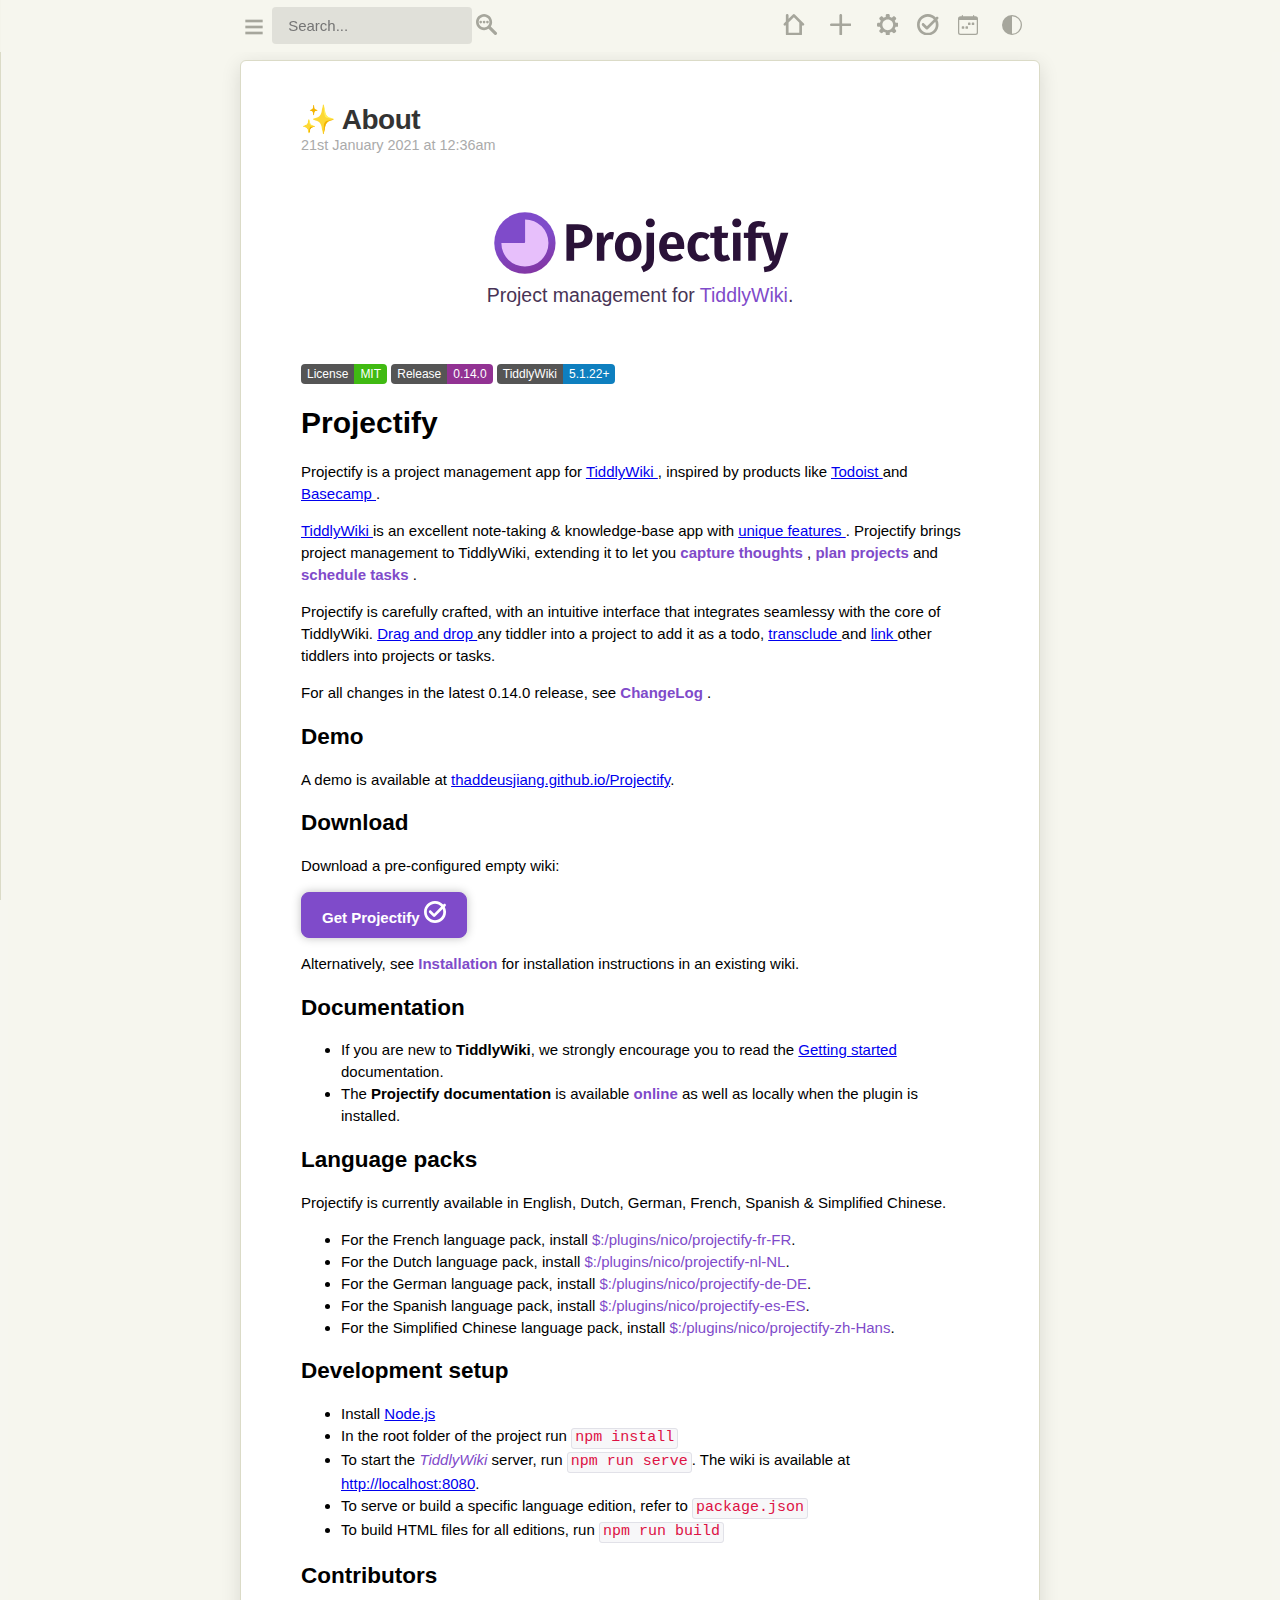
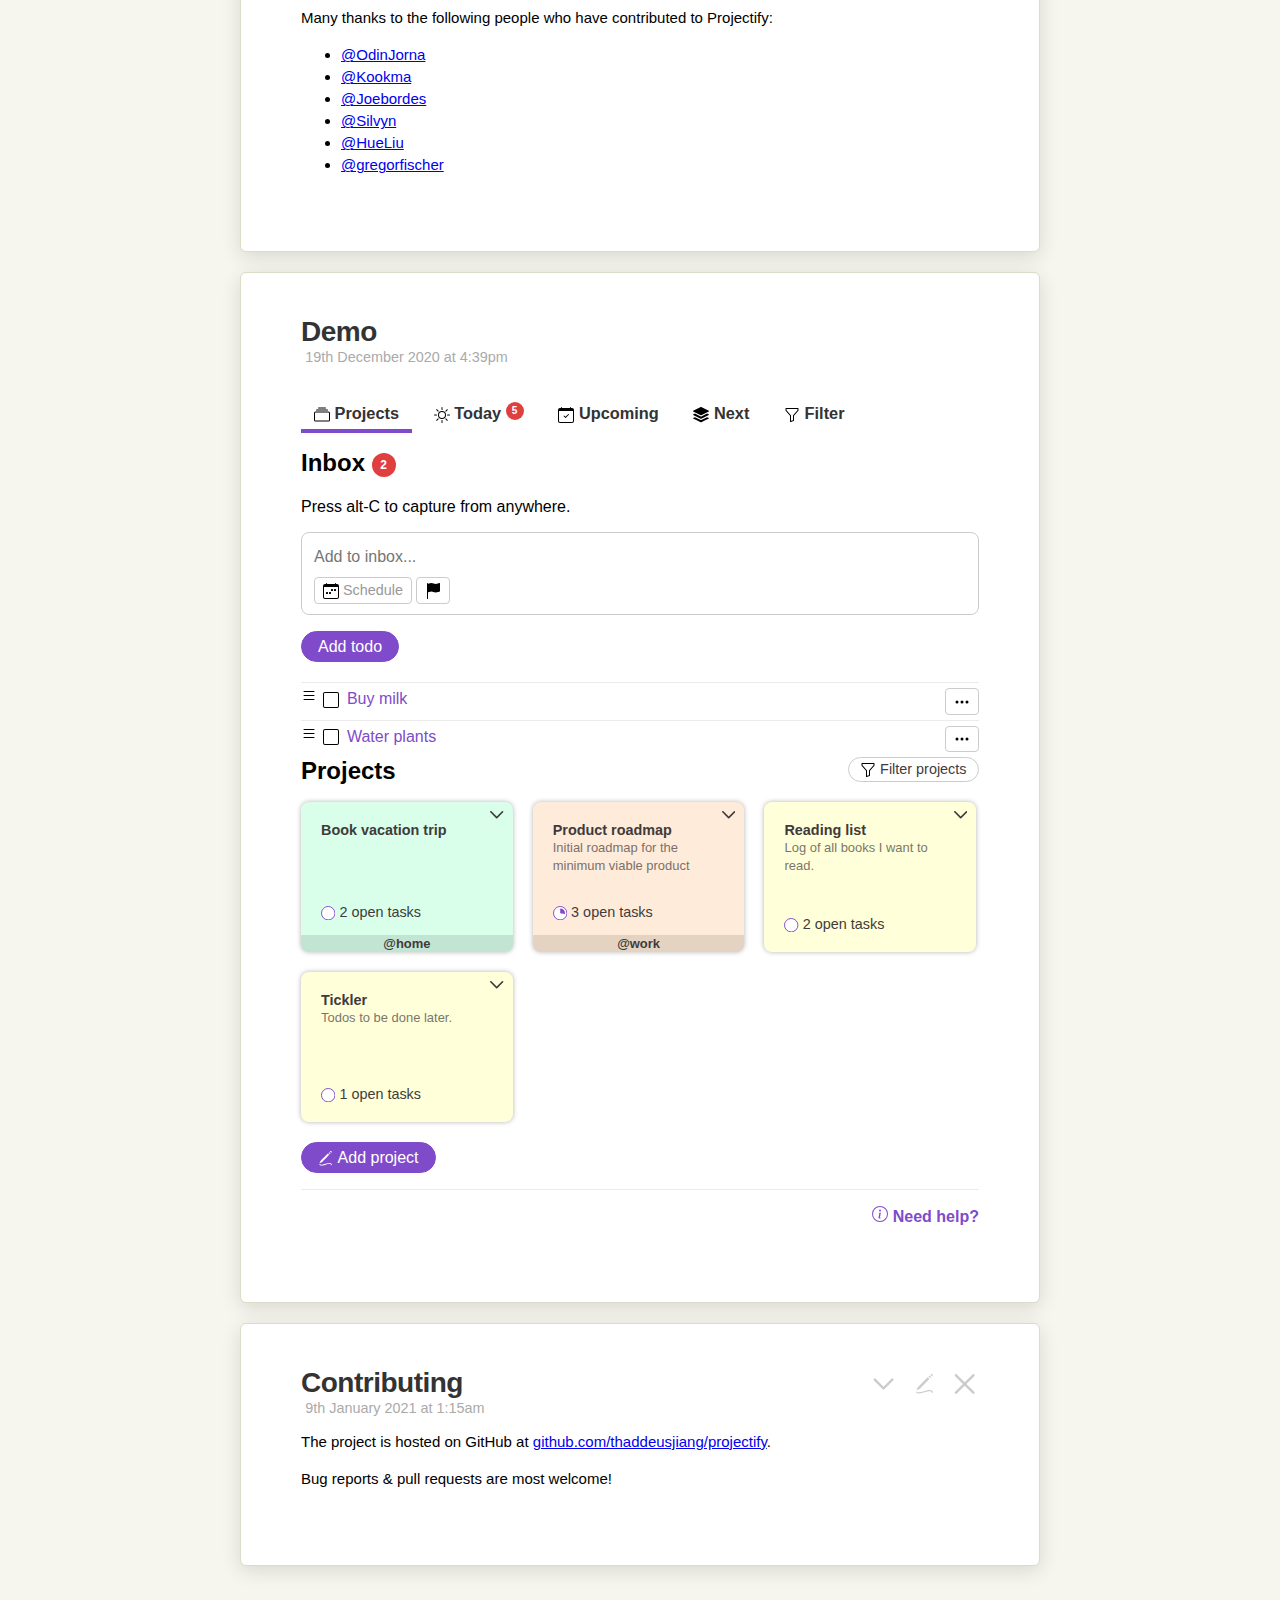
==== commit 64ce4156: "adding search functionality" ====
--- a/index.html
+++ b/index.html
@@ -12,12 +12,12 @@
       <div id="todo"></div>
 			<div id="newnote"></div>
 			<div class="frame">
-				<div class="titlebar">
-	               <span><div class=" reveal">
-	                  <h2 class="title">✨ About</h2>
+				<div class="title">
+	               <span>
+	                  <h2 class="titlebar">✨ About</h2>
 	               </span>
-           		</div>
-           		<div class="subtitle">
+           	
+           		<div class="subtitle link link-missing">
            			21st January 2021 at 12:36am
            		</div>
            		<div class="body">
--- a/style.css
+++ b/style.css
@@ -27,6 +27,10 @@
 
 button {
 	-webkit-appearance: button;
+}
+
+* {
+	font-weight: normal;
 }
 
 ::-moz-focus-inner {
@@ -327,13 +331,6 @@
 	}
 }
 
-.titlebar {
-	font-weight: 300;
-	font-size: 2.35em;
-	line-height: 1.35em;
-	color: #333;
-	margin: 0;
-}
 
 .titlebar h2 {
 	font-size: 1em;
@@ -613,9 +610,7 @@
 	border-color: #7f4bca;
 }
 
-.todo {
-	display: block;
-}
+
 
 .todo input[type="checkbox"] {
 	display: none;
@@ -1640,12 +1635,7 @@
   outline: 0;
   border-color: #7f4bca;
 }
-.titlebar {
-  font-size: 28px !important;
-  line-height: 34px !important;
-  font-weight: 600 !important;
-  letter-spacing: -0.5px !important;
-}
+
 
 .edit-texteditor-body {
 	border: none; 
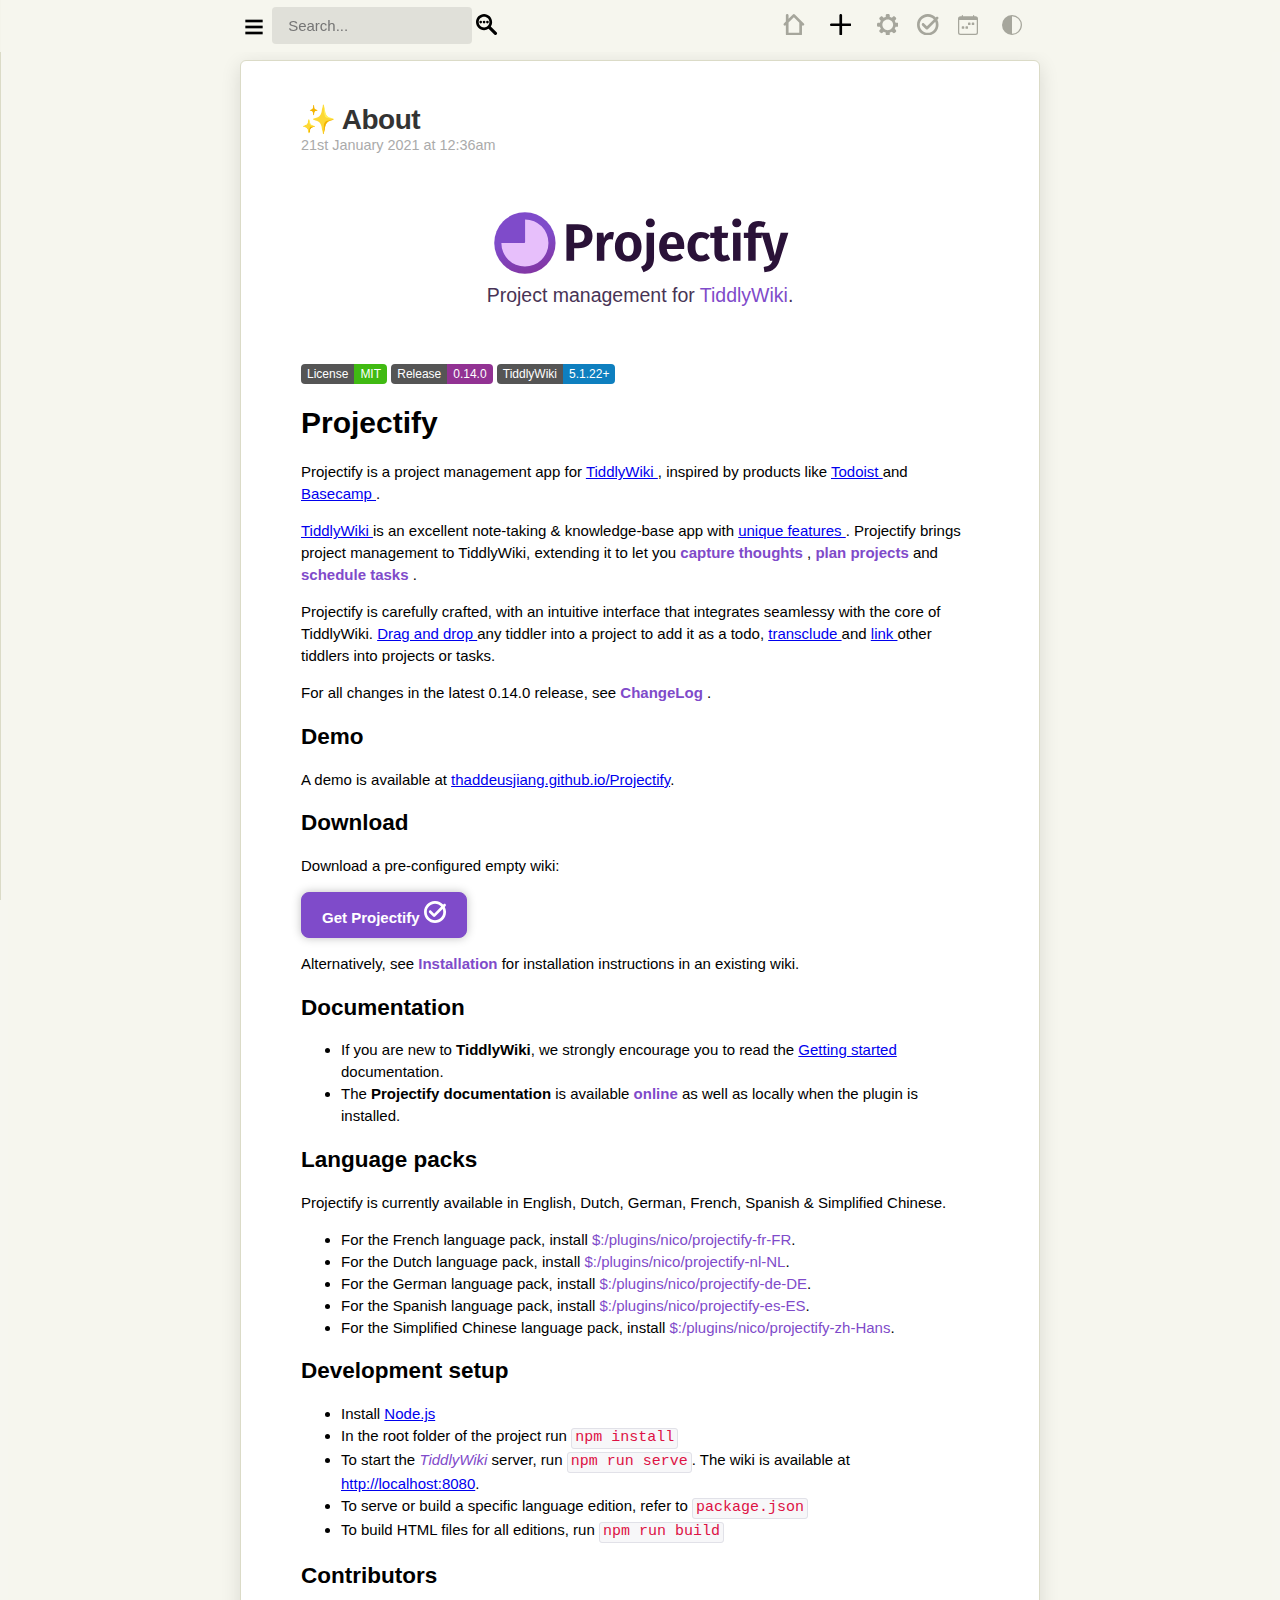
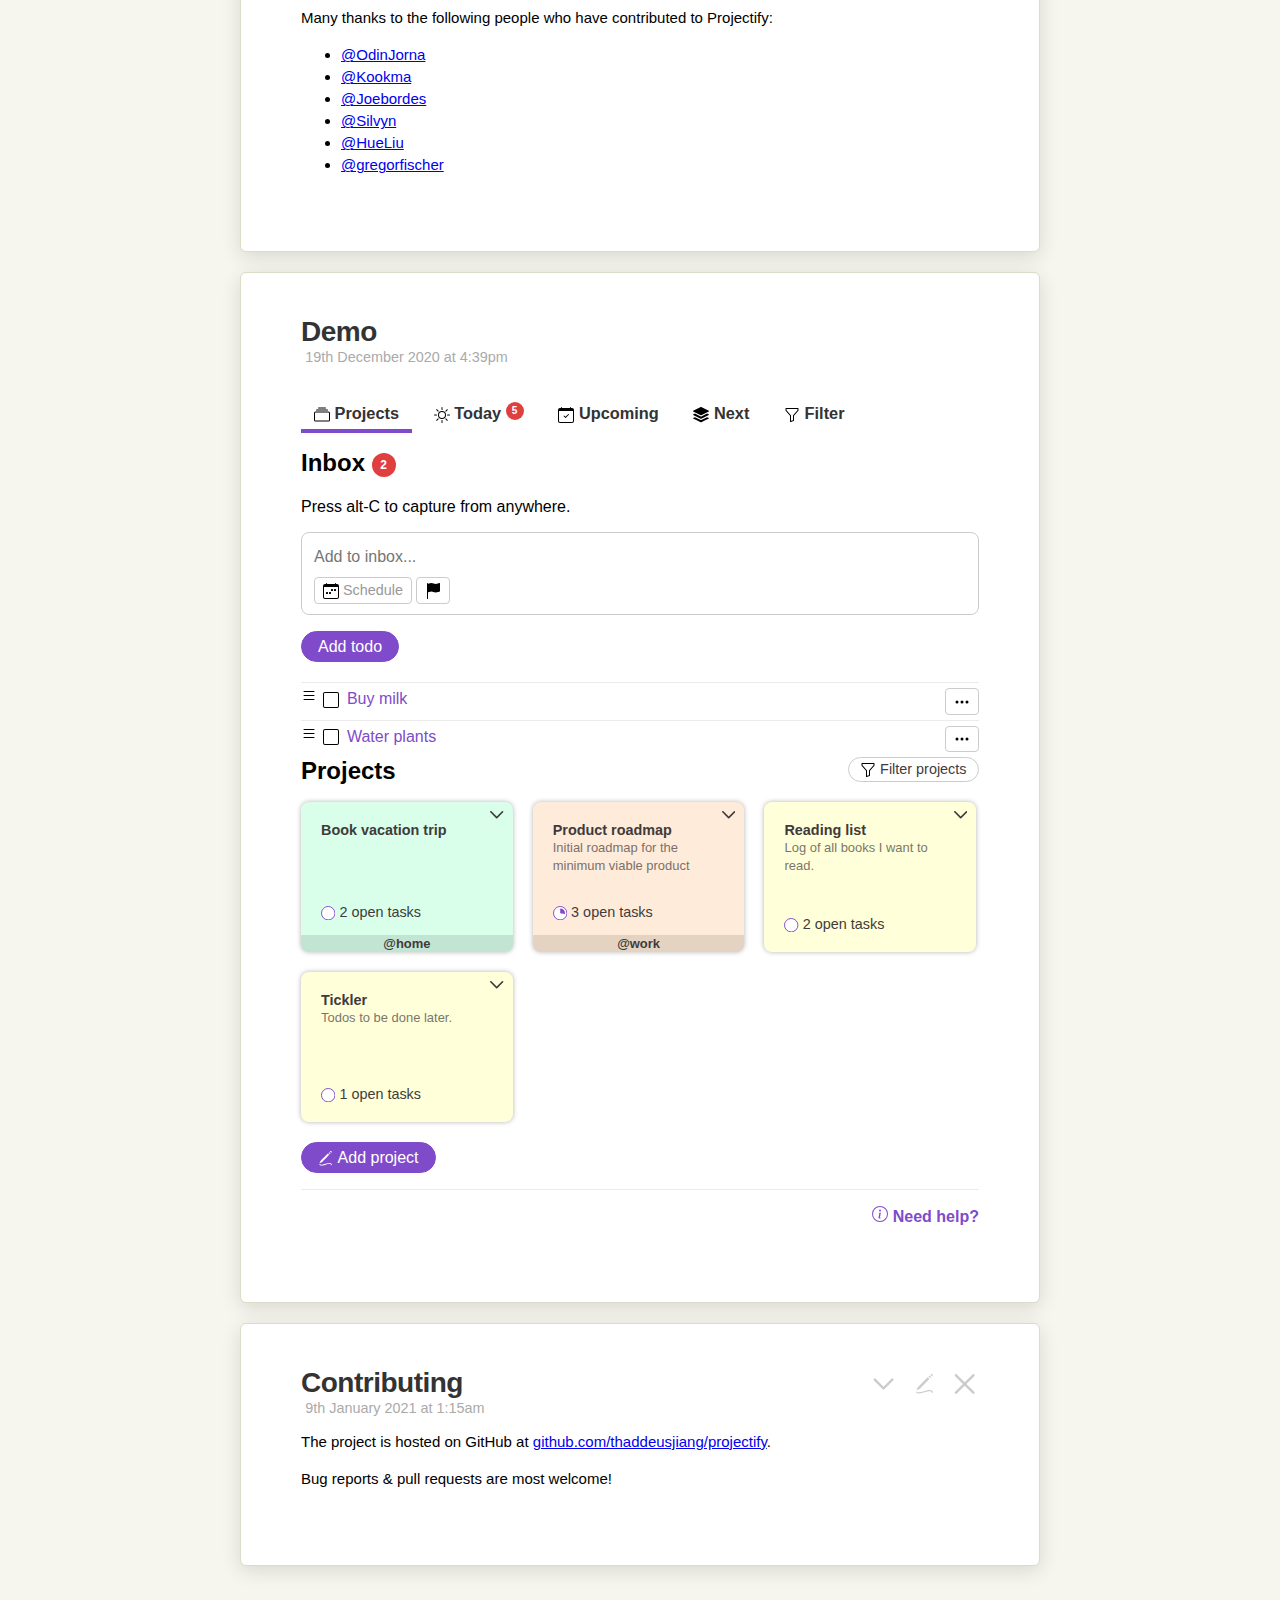
==== commit 57d9759b: "adding search functionality" ====
--- a/index.html
+++ b/index.html
@@ -583,7 +583,7 @@
        <div class="left">
          <span>
            <button onclick="openNav()" id="side-navbar-btn" class="btn-invisible sidebar-toggle" title="Toggle menu">
-             <svg class="bars" height="21pt" viewBox="0 0 42 42" enable-background="new 0 0 32 22.5" version="1.1">
+             <svg style="fill:black;" class="bars" height="21pt" viewBox="0 0 42 42" enable-background="new 0 0 32 22.5" version="1.1">
                <g class="svg-menu-toggle">
                  <rect class="bar" x="8" y="28" width="26" height="4"></rect>
                  <rect class="bar" x="8" y="19" width="26" height="4"></rect>
@@ -594,7 +594,7 @@
          </span>
          <span class=" keyboard"><span class=" keyboard"><span class=" keyboard"><span class=" keyboard"><span class=" keyboard"><input id="search-input" type="search" placeholder="Search..." class="popup-handle"></span></span></span></span></span>
          <button class="btn-invisible page-controls" title="Advanced search" aria-label="advanced search">
-           <svg id="search-btn" onclick="filterSearch()" width="22pt" height="22pt" class="image-advanced-search-button image-button" viewBox="0 0 128 128"><g fill-rule="evenodd"><path d="M74.565 87.985A47.776 47.776 0 0148 96C21.49 96 0 74.51 0 48S21.49 0 48 0s48 21.49 48 48c0 9.854-2.97 19.015-8.062 26.636l34.347 34.347a9.443 9.443 0 010 13.36 9.446 9.446 0 01-13.36 0l-34.36-34.358zM48 80c17.673 0 32-14.327 32-32 0-17.673-14.327-32-32-32-17.673 0-32 14.327-32 32 0 17.673 14.327 32 32 32z"></path><circle cx="48" cy="48" r="8"></circle><circle cx="28" cy="48" r="8"></circle><circle cx="68" cy="48" r="8"></circle></g></svg>
+           <svg style="fill:black;" id="search-btn" onclick="filterSearch()" width="22pt" height="22pt" class="image-advanced-search-button image-button" viewBox="0 0 128 128"><g fill-rule="evenodd"><path d="M74.565 87.985A47.776 47.776 0 0148 96C21.49 96 0 74.51 0 48S21.49 0 48 0s48 21.49 48 48c0 9.854-2.97 19.015-8.062 26.636l34.347 34.347a9.443 9.443 0 010 13.36 9.446 9.446 0 01-13.36 0l-34.36-34.358zM48 80c17.673 0 32-14.327 32-32 0-17.673-14.327-32-32-32-17.673 0-32 14.327-32 32 0 17.673 14.327 32 32 32z"></path><circle cx="48" cy="48" r="8"></circle><circle cx="28" cy="48" r="8"></circle><circle cx="68" cy="48" r="8"></circle></g></svg>
          </button>
          <div class="block-dropdown-wrapper reveal" hidden="true"></div>
        </div>
@@ -602,7 +602,7 @@
          <div class="page-controls"><button class="btn-invisible btn-%24%3A%2Fcore%2Fui%2FButtons%2Fhome" title="Open the default tiddlers" aria-label="home">
            <svg width="22pt" height="22pt" class="image-home-button image-button" viewBox="0 0 128 128"><path fill-rule="evenodd" d="M112.985 119.502c.01-.165.015-.331.015-.499V67.568c3.137 2.948 8.076 2.884 11.134-.174a7.999 7.999 0 00-.002-11.316L70.396 2.343A7.978 7.978 0 0064.734 0a7.957 7.957 0 00-5.656 2.343L33 28.42V8.007C33 3.585 29.41 0 25 0c-4.418 0-8 3.59-8 8.007V44.42L5.342 56.078c-3.125 3.125-3.12 8.198-.002 11.316a7.999 7.999 0 0011.316-.003l.344-.343v52.945a8.11 8.11 0 000 .007c0 4.418 3.588 8 8 8h80c4.419 0 8-3.59 8-8a8.11 8.11 0 00-.015-.498zM97 112V51.574L64.737 19.31 33 51.048V112h64z"></path></svg>
          </button>
-         <button  onclick="addingNewNote()" id="new-note-btn" class="btn-invisible btn-new-tiddler" title="Create a new tiddler" aria-label="new tiddler"><svg width="22pt" height="22pt" class="image-new-button image-button" viewBox="0 0 128 128"><path fill-rule="evenodd" d="M56 72H8.007C3.591 72 0 68.418 0 64c0-4.41 3.585-8 8.007-8H56V8.007C56 3.591 59.582 0 64 0c4.41 0 8 3.585 8 8.007V56h47.993c4.416 0 8.007 3.582 8.007 8 0 4.41-3.585 8-8.007 8H72v47.993c0 4.416-3.582 8.007-8 8.007-4.41 0-8-3.585-8-8.007V72z"></path></svg>
+         <button   onclick="addingNewNote()" id="new-note-btn" class="btn-invisible btn-new-tiddler" title="Create a new tiddler" aria-label="new tiddler"><svg style="fill:black;" width="22pt" height="22pt" class="image-new-button image-button" viewBox="0 0 128 128"><path fill-rule="evenodd" d="M56 72H8.007C3.591 72 0 68.418 0 64c0-4.41 3.585-8 8.007-8H56V8.007C56 3.591 59.582 0 64 0c4.41 0 8 3.585 8 8.007V56h47.993c4.416 0 8.007 3.582 8.007 8 0 4.41-3.585 8-8.007 8H72v47.993c0 4.416-3.582 8.007-8 8.007-4.41 0-8-3.585-8-8.007V72z"></path></svg>
          </button>
          <button class="btn-invisible btn-%24%3A%2Fcore%2Fui%2FButtons%2Fcontrol-panel " title="Open control panel" aria-label="control panel">
            <svg width="22pt" height="22pt" class="image-options-button image-button" viewBox="0 0 128 128"><path fill-rule="evenodd" d="M110.488 76a47.712 47.712 0 01-5.134 12.384l6.724 6.724c3.123 3.123 3.132 8.192.011 11.313l-5.668 5.668c-3.12 3.12-8.186 3.117-11.313-.01l-6.724-6.725c-3.82 2.258-7.98 4-12.384 5.134v9.505c0 4.417-3.578 8.007-7.992 8.007h-8.016C55.58 128 52 124.415 52 119.993v-9.505a47.712 47.712 0 01-12.384-5.134l-6.724 6.725c-3.123 3.122-8.192 3.131-11.313.01l-5.668-5.668c-3.12-3.12-3.116-8.186.01-11.313l6.725-6.724c-2.257-3.82-4-7.98-5.134-12.384H8.007C3.591 76 0 72.422 0 68.01v-8.017C0 55.58 3.585 52 8.007 52h9.505a47.712 47.712 0 015.134-12.383l-6.724-6.725c-3.123-3.122-3.132-8.191-.011-11.312l5.668-5.669c3.12-3.12 8.186-3.116 11.313.01l6.724 6.725c3.82-2.257 7.98-4 12.384-5.134V8.007C52 3.591 55.578 0 59.992 0h8.016C72.42 0 76 3.585 76 8.007v9.505a47.712 47.712 0 0112.384 5.134l6.724-6.724c3.123-3.123 8.192-3.132 11.313-.01l5.668 5.668c3.12 3.12 3.116 8.186-.01 11.312l-6.725 6.725c2.257 3.82 4 7.979 5.134 12.383h9.505c4.416 0 8.007 3.578 8.007 7.992v8.017c0 4.411-3.585 7.991-8.007 7.991h-9.505zM64 96c17.673 0 32-14.327 32-32 0-17.673-14.327-32-32-32-17.673 0-32 14.327-32 32 0 17.673 14.327 32 32 32z"></path></svg>
